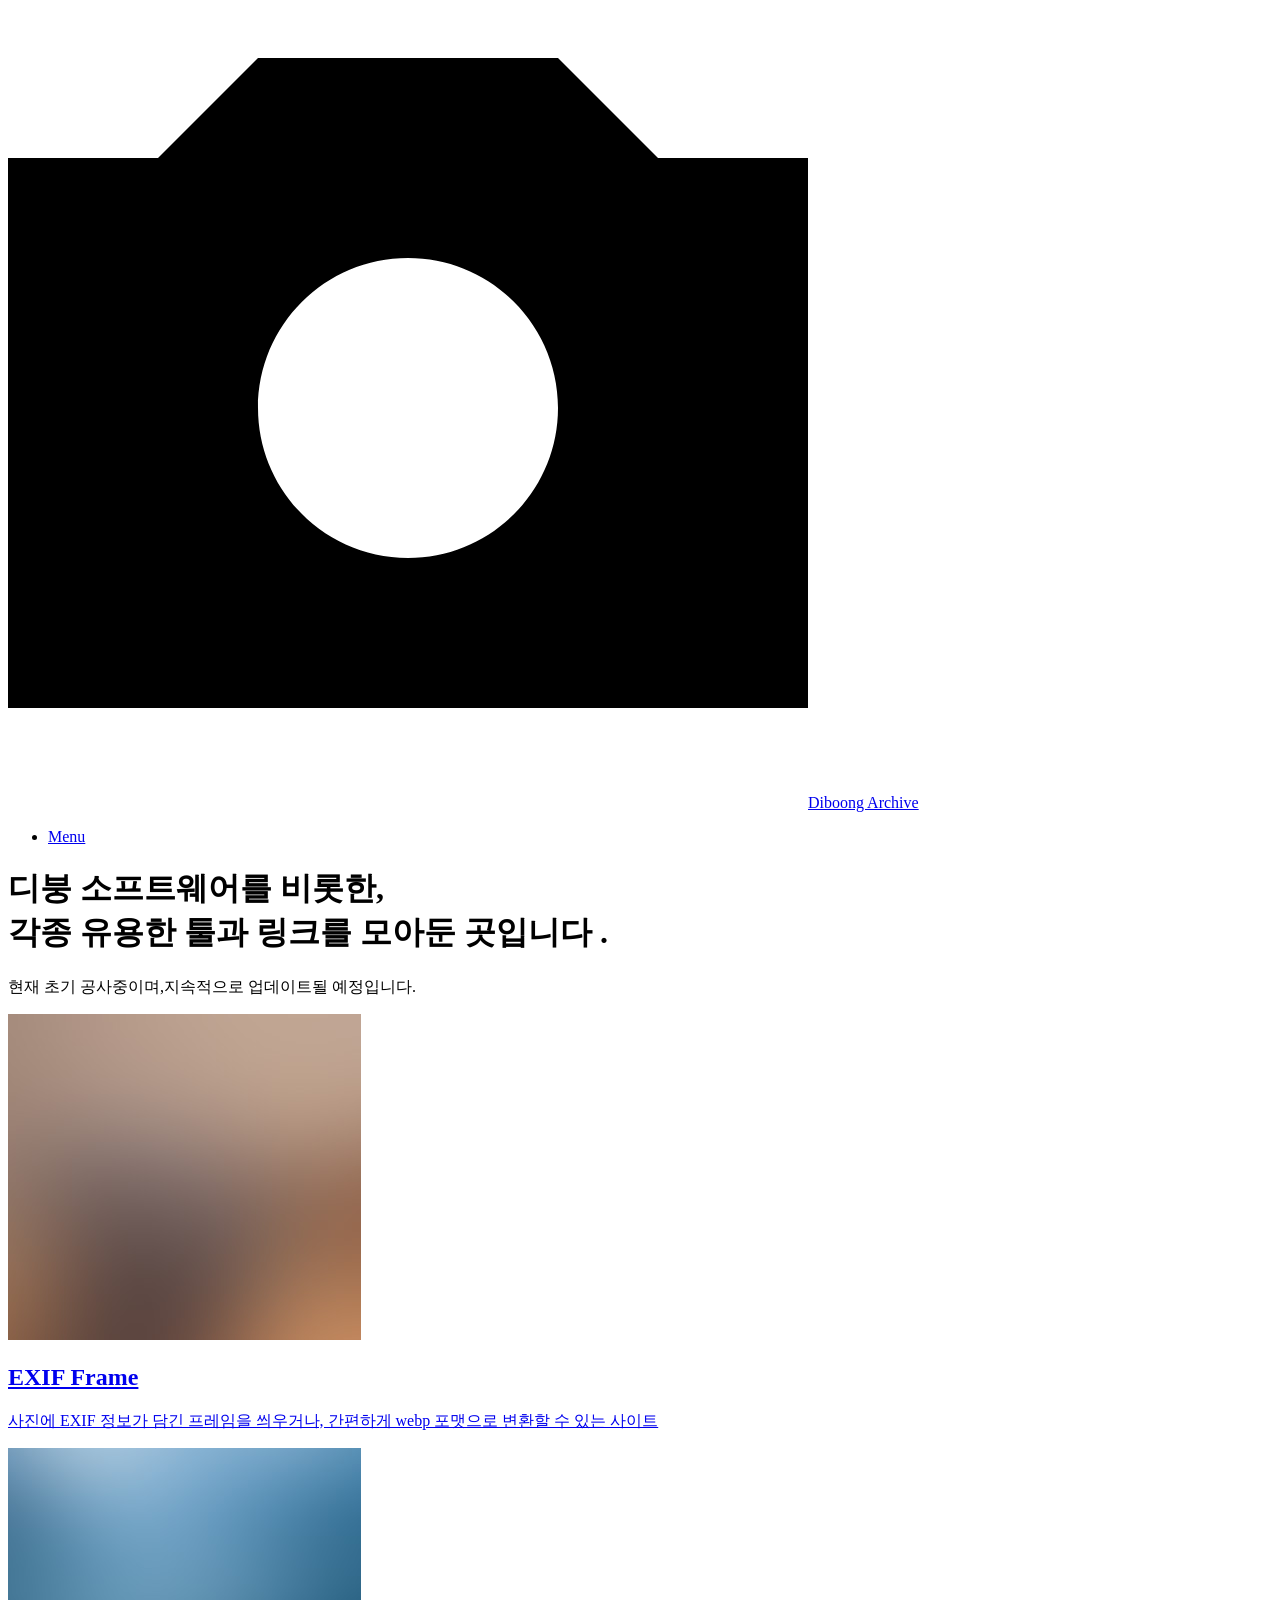
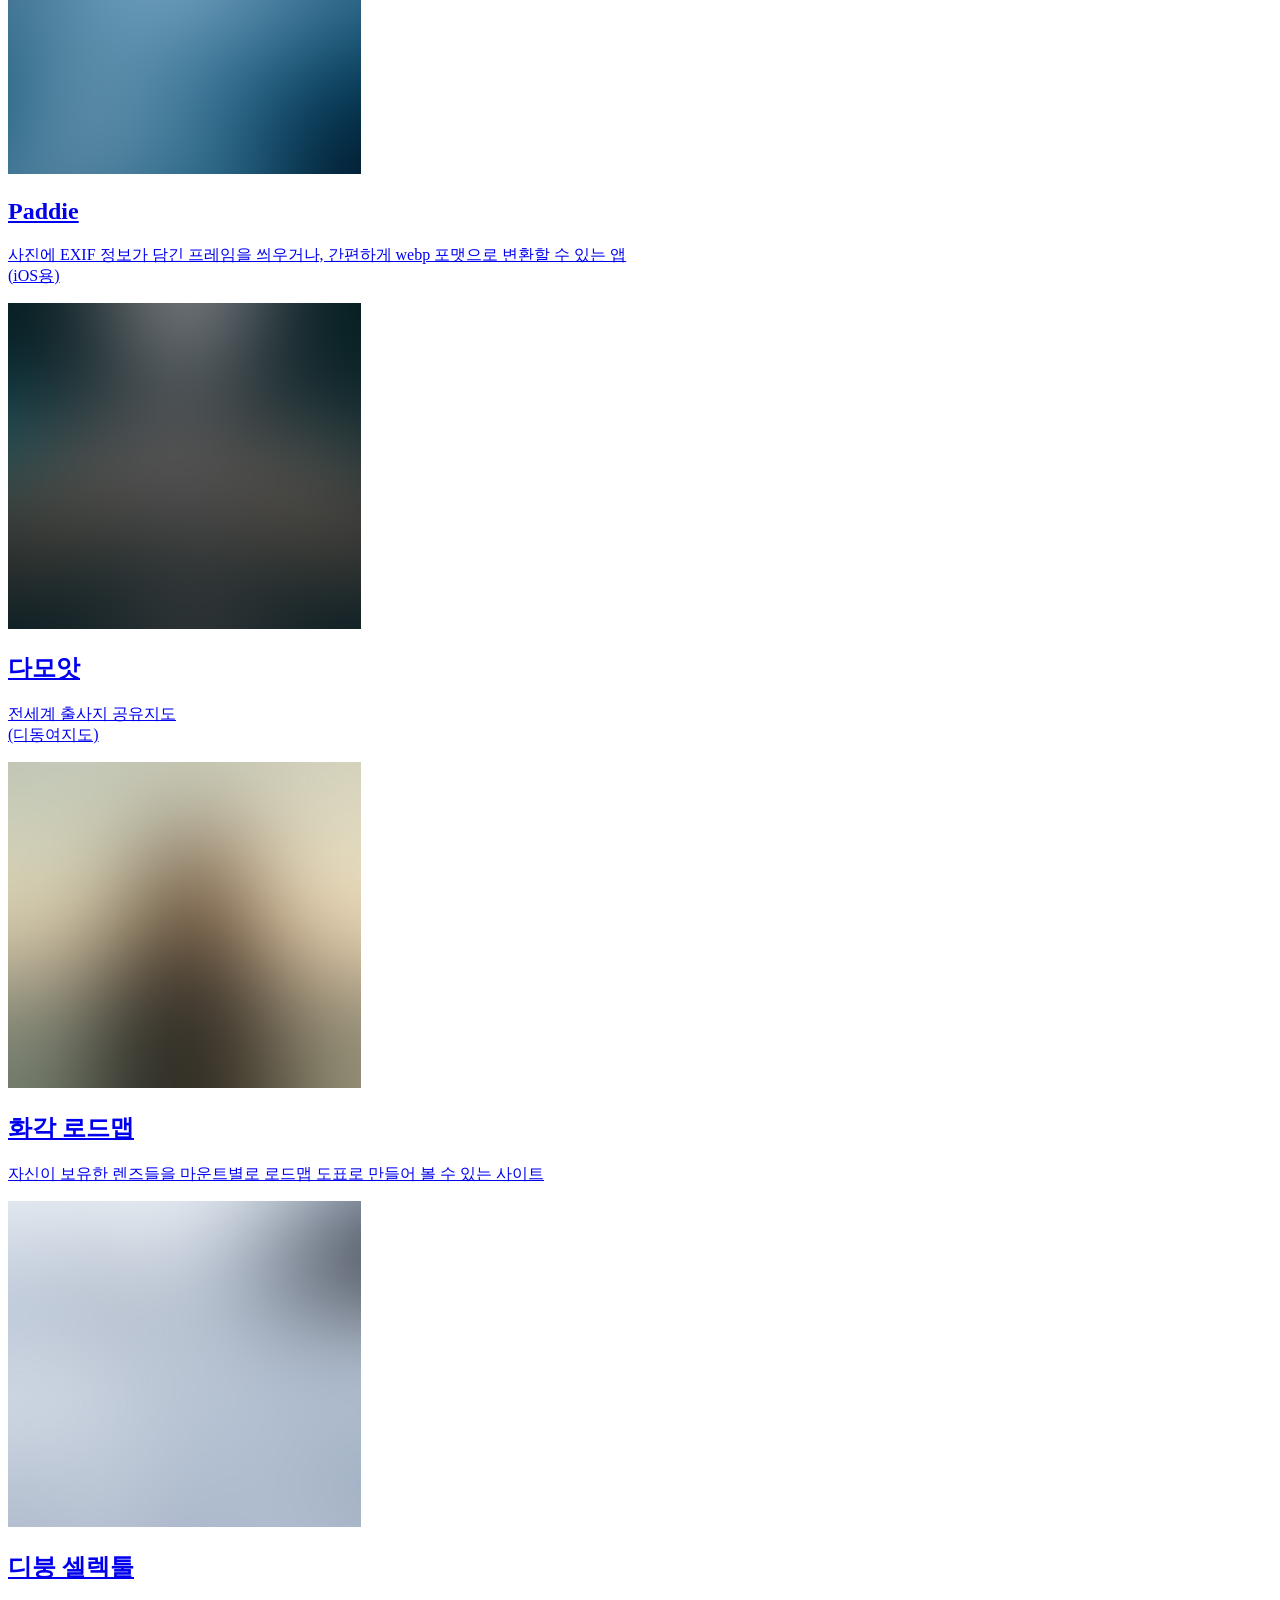
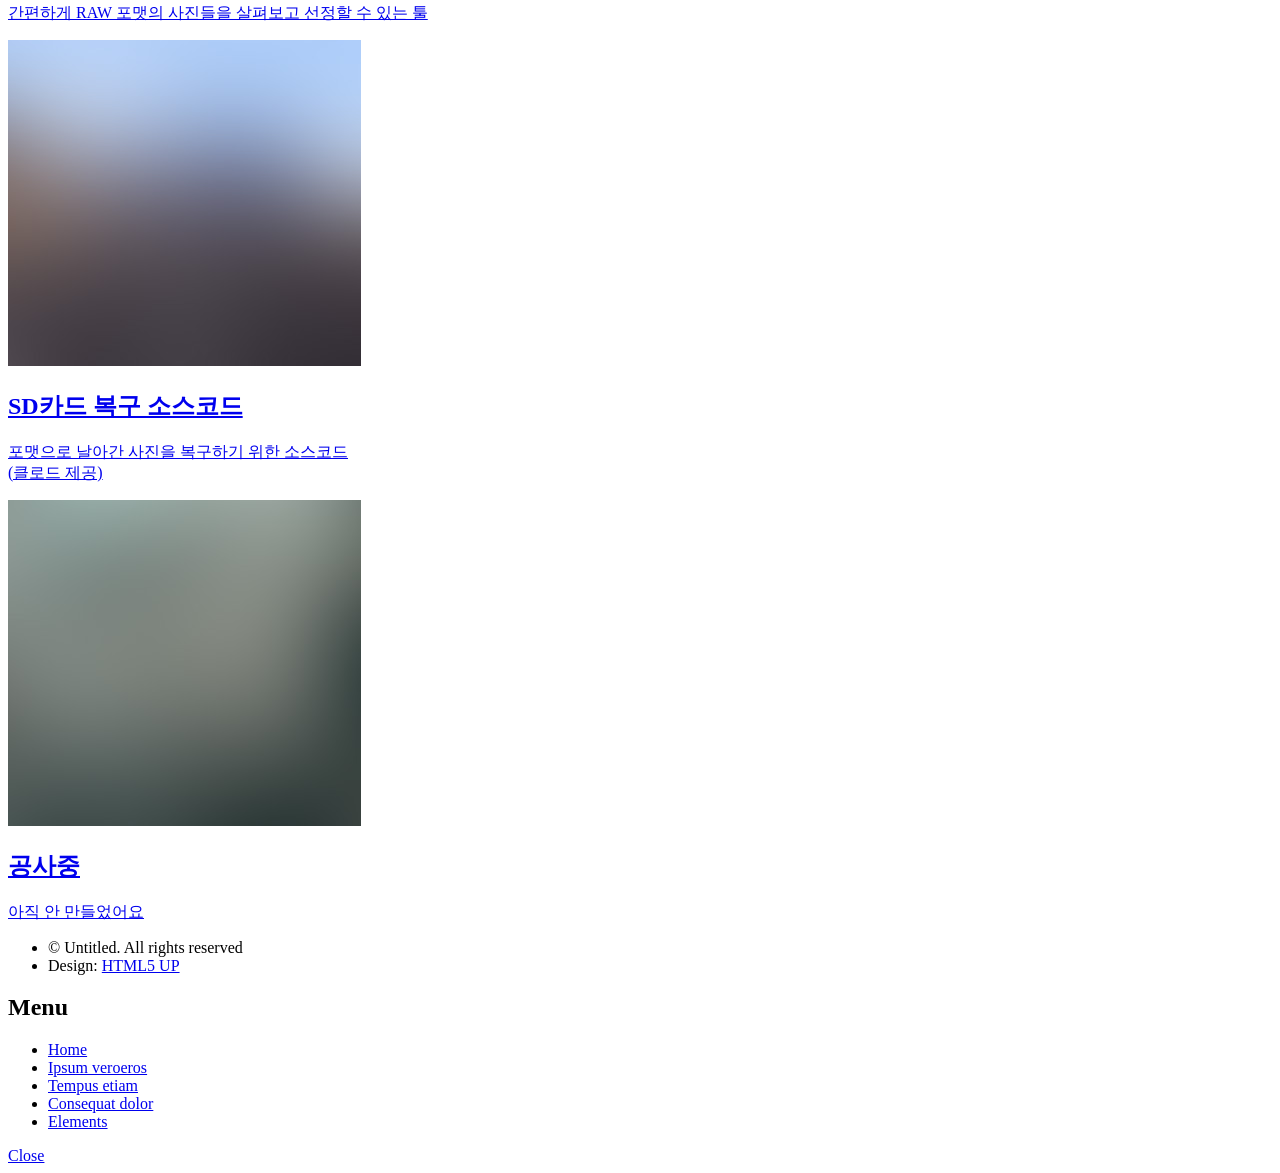
==== index.html @ 2eb7cc87 "primary settings ." ====
<!DOCTYPE HTML>
<!--
	Phantom by HTML5 UP
	html5up.net | @ajlkn
	Free for personal and commercial use under the CCA 3.0 license (html5up.net/license)
-->
<html>
	<head>
		<title>Diboong Archive</title>
		<meta charset="utf-8" />
		<meta name="viewport" content="width=device-width, initial-scale=1, user-scalable=no" />
		<link rel="stylesheet" href="assets/css/main.css" />
		<noscript><link rel="stylesheet" href="assets/css/noscript.css" /></noscript>
	</head>
	<body class="is-preload">
		<!-- Wrapper -->
			<div id="wrapper">

				<!-- Header -->
					<header id="header">
						<div class="inner">

							<!-- Logo -->
								<a href="index.html" class="logo">
									<span class="symbol"><img src="images/logo.svg" alt="" /></span><span class="title">Diboong Archive</span>
								</a>

							<!-- Nav -->
								<nav>
									<ul>
										<li><a href="#menu">Menu</a></li>
									</ul>
								</nav>

						</div>
					</header>

				<!-- Menu -->
					<nav id="menu">
						<h2>Menu</h2>
						<ul>
							<li><a href="index.html">Home</a></li>
							<li><a href="generic.html">Ipsum veroeros</a></li>
							<li><a href="generic.html">Tempus etiam</a></li>
							<li><a href="generic.html">Consequat dolor</a></li>
							<li><a href="elements.html">Elements</a></li>
						</ul>
					</nav>

				<!-- Main -->
					<div id="main">
						<div class="inner">
							<header>
								<h1>디붕 소프트웨어를 비롯한,<br />각종 유용한 툴과 링크를 모아둔 곳입니다
								</a>.</h1>
								<p>현재 초기 공사중이며,지속적으로 업데이트될 예정입니다.</p>
							</header>
							<section class="tiles">
								<article class="style1">
									<span class="image">
										<img src="images/pic01.jpg" alt="" />
									</span>
									<a href="https://exif-frame.yuru.cam/">
										<h2>EXIF Frame</h2>
										<div class="content">
											<p>사진에 EXIF 정보가 담긴 프레임을 씌우거나, 간편하게 webp 포맷으로 변환할 수 있는 사이트</p>
										</div>
									</a>
								</article>
								<article class="style2">
									<span class="image">
										<img src="images/pic02.jpg" alt="" />
									</span>
									<a href="https://apps.apple.com/kr/app/paddie-%EA%B8%B0%EB%A1%9D%EC%9D%84-%EC%83%88%EA%B8%B0%EB%8A%94-%EC%82%AC%EC%A7%84-%ED%94%84%EB%A0%88%EC%9E%84/id6758503800">
										<h2>Paddie</h2>
										<div class="content">
											<p>사진에 EXIF 정보가 담긴 프레임을 씌우거나, 간편하게 webp 포맷으로 변환할 수 있는 앱<br />(iOS용)</p>
										</div>
									</a>
								</article>
								<article class="style3">
									<span class="image">
										<img src="images/pic03.jpg" alt="" />
									</span>
									<a href="https://damoat.com/">
										<h2>다모앗</h2>
										<div class="content">
											<p>전세계 출사지 공유지도<br />(디동여지도)</p>
										</div>
									</a>
								</article>
								<article class="style4">
									<span class="image">
										<img src="images/pic04.jpg" alt="" />
									</span>
									<a href="https://ff-length.vercel.app/">
										<h2>화각 로드맵</h2>
										<div class="content">
											<p>자신이 보유한 렌즈들을 마운트별로 로드맵 도표로 만들어 볼 수 있는 사이트</p>
										</div>
									</a>
								</article>
								<article class="style5">
									<span class="image">
										<img src="images/pic05.jpg" alt="" />
									</span>
									<a href="https://gall.dcinside.com/mgallery/board/view/?id=digitalpicture&no=1915145">
										<h2>디붕 셀렉툴</h2>
										<div class="content">
											<p>간편하게 RAW 포맷의 사진들을 살펴보고 선정할 수 있는 툴</p>
										</div>
									</a>
								</article>
								<article class="style6">
									<span class="image">
										<img src="images/pic06.jpg" alt="" />
									</span>
									<a href="https://gall.dcinside.com/mgallery/board/view/?id=digitalpicture&no=1915598">
										<h2>SD카드 복구 소스코드</h2>
										<div class="content">
											<p>포맷으로 날아간 사진을 복구하기 위한 소스코드<br />(클로드 제공)</p>
										</div>
									</a>
								</article>
								<article class="style2">
									<span class="image">
										<img src="images/pic07.jpg" alt="" />
									</span>
									<a href="https://damoat.com/">
										<h2>공사중</h2>
										<div class="content">
											<p>아직 안 만들었어요</p>
										</div>
									</a>
								</article>
							</section>
						</div>
					</div>

				<!-- Footer -->
					<footer id="footer">
						<div class="inner">
							<ul class="copyright">
								<li>&copy; Untitled. All rights reserved</li><li>Design: <a href="http://html5up.net">HTML5 UP</a></li>
							</ul>
						</div>
					</footer>

			</div>

		<!-- Scripts -->
			<script src="assets/js/jquery.min.js"></script>
			<script src="assets/js/browser.min.js"></script>
			<script src="assets/js/breakpoints.min.js"></script>
			<script src="assets/js/util.js"></script>
			<script src="assets/js/main.js"></script>

	</body>
</html>
---- assets/css/main.css ----
@import url(fontawesome-all.min.css);
@import url("https://fonts.googleapis.com/css?family=Source+Sans+Pro:300,700,900");

/*
	Phantom by HTML5 UP
	html5up.net | @ajlkn
	Free for personal and commercial use under the CCA 3.0 license (html5up.net/license)
*/

html, body, div, span, applet, object,
iframe, h1, h2, h3, h4, h5, h6, p, blockquote,
pre, a, abbr, acronym, address, big, cite,
code, del, dfn, em, img, ins, kbd, q, s, samp,
small, strike, strong, sub, sup, tt, var, b,
u, i, center, dl, dt, dd, ol, ul, li, fieldset,
form, label, legend, table, caption, tbody,
tfoot, thead, tr, th, td, article, aside,
canvas, details, embed, figure, figcaption,
footer, header, hgroup, menu, nav, output, ruby,
section, summary, time, mark, audio, video {
	margin: 0;
	padding: 0;
	border: 0;
	font-size: 100%;
	font: inherit;
	vertical-align: baseline;}

article, aside, details, figcaption, figure,
footer, header, hgroup, menu, nav, section {
	display: block;}

body {
	line-height: 1;
}

ol, ul {
	list-style: none;
}

blockquote, q {
	quotes: none;
}

	blockquote:before, blockquote:after, q:before, q:after {
		content: '';
		content: none;
	}

table {
	border-collapse: collapse;
	border-spacing: 0;
}

body {
	-webkit-text-size-adjust: none;
}

mark {
	background-color: transparent;
	color: inherit;
}

input::-moz-focus-inner {
	border: 0;
	padding: 0;
}

input, select, textarea {
	-moz-appearance: none;
	-webkit-appearance: none;
	-ms-appearance: none;
	appearance: none;
}

/* Basic */

	@-ms-viewport {
		width: device-width;
	}

	body {
		-ms-overflow-style: scrollbar;
	}

	@media screen and (max-width: 480px) {

		html, body {
			min-width: 320px;
		}

	}

	html {
		box-sizing: border-box;
	}

	*, *:before, *:after {
		box-sizing: inherit;
	}

	body {
		background: #ffffff;
	}

		body.is-preload *, body.is-preload *:before, body.is-preload *:after {
			-moz-animation: none !important;
			-webkit-animation: none !important;
			-ms-animation: none !important;
			animation: none !important;
			-moz-transition: none !important;
			-webkit-transition: none !important;
			-ms-transition: none !important;
			transition: none !important;
		}

/* Type */

	body, input, select, textarea {
		color: #585858;
		font-family: "Source Sans Pro", Helvetica, sans-serif;
		font-size: 16pt;
		font-weight: 300;
		line-height: 1.75;
	}

		@media screen and (max-width: 1680px) {

			body, input, select, textarea {
				font-size: 14pt;
			}

		}

		@media screen and (max-width: 1280px) {

			body, input, select, textarea {
				font-size: 12pt;
			}

		}

	a {
		-moz-transition: border-bottom-color 0.2s ease, color 0.2s ease;
		-webkit-transition: border-bottom-color 0.2s ease, color 0.2s ease;
		-ms-transition: border-bottom-color 0.2s ease, color 0.2s ease;
		transition: border-bottom-color 0.2s ease, color 0.2s ease;
		text-decoration: none;
		color: #585858;
		border-bottom: dotted 1px rgba(88, 88, 88, 0.5);
	}

		a:hover {
			border-bottom-color: transparent;
			color: #f2849e !important;
		}

	strong, b {
		font-weight: 900;
	}

	em, i {
		font-style: italic;
	}

	p {
		margin: 0 0 2em 0;
	}

	h1 {
		font-size: 2.75em;
		font-weight: 700;
		line-height: 1.3;
		margin: 0 0 1em 0;
		letter-spacing: -0.035em;
	}

		h1 a {
			color: inherit;
		}

		@media screen and (max-width: 736px) {

			h1 {
				font-size: 2em;
				margin: 0 0 1em 0;
			}

		}

		@media screen and (max-width: 360px) {

			h1 {
				font-size: 1.75em;
			}

		}

	h2, h3, h4, h5, h6 {
		font-weight: 900;
		line-height: 1.5;
		margin: 0 0 2em 0;
		text-transform: uppercase;
		letter-spacing: 0.35em;
	}

		h2 a, h3 a, h4 a, h5 a, h6 a {
			color: inherit;
		}

	h2 {
		font-size: 1.1em;
	}

	h3 {
		font-size: 1em;
	}

	h4 {
		font-size: 0.8em;
	}

	h5 {
		font-size: 0.8em;
	}

	h6 {
		font-size: 0.8em;
	}

	@media screen and (max-width: 980px) {

		h1 br, h2 br, h3 br, h4 br, h5 br, h6 br {
			display: none;
		}

	}

	@media screen and (max-width: 736px) {

		h2 {
			font-size: 1em;
		}

		h3 {
			font-size: 0.8em;
		}

	}

	sub {
		font-size: 0.8em;
		position: relative;
		top: 0.5em;
	}

	sup {
		font-size: 0.8em;
		position: relative;
		top: -0.5em;
	}

	blockquote {
		border-left: solid 4px #c9c9c9;
		font-style: italic;
		margin: 0 0 2em 0;
		padding: 0.5em 0 0.5em 2em;
	}

	code {
		background: rgba(144, 144, 144, 0.075);
		border-radius: 4px;
		border: solid 1px #c9c9c9;
		font-family: "Courier New", monospace;
		font-size: 0.9em;
		margin: 0 0.25em;
		padding: 0.25em 0.65em;
	}

	pre {
		-webkit-overflow-scrolling: touch;
		font-family: "Courier New", monospace;
		font-size: 0.9em;
		margin: 0 0 2em 0;
	}

		pre code {
			display: block;
			line-height: 1.75;
			padding: 1em 1.5em;
			overflow-x: auto;
		}

	hr {
		border: 0;
		border-bottom: solid 1px #c9c9c9;
		margin: 2em 0;
	}

		hr.major {
			margin: 3em 0;
		}

	.align-left {
		text-align: left;
	}

	.align-center {
		text-align: center;
	}

	.align-right {
		text-align: right;
	}

/* Row */

	.row {
		display: flex;
		flex-wrap: wrap;
		box-sizing: border-box;
		align-items: stretch;
	}

		.row > * {
			box-sizing: border-box;
		}

		.row.gtr-uniform > * > :last-child {
			margin-bottom: 0;
		}

		.row.aln-left {
			justify-content: flex-start;
		}

		.row.aln-center {
			justify-content: center;
		}

		.row.aln-right {
			justify-content: flex-end;
		}

		.row.aln-top {
			align-items: flex-start;
		}

		.row.aln-middle {
			align-items: center;
		}

		.row.aln-bottom {
			align-items: flex-end;
		}

		.row > .imp {
			order: -1;
		}

		.row > .col-1 {
			width: 8.33333%;
		}

		.row > .off-1 {
			margin-left: 8.33333%;
		}

		.row > .col-2 {
			width: 16.66667%;
		}

		.row > .off-2 {
			margin-left: 16.66667%;
		}

		.row > .col-3 {
			width: 25%;
		}

		.row > .off-3 {
			margin-left: 25%;
		}

		.row > .col-4 {
			width: 33.33333%;
		}

		.row > .off-4 {
			margin-left: 33.33333%;
		}

		.row > .col-5 {
			width: 41.66667%;
		}

		.row > .off-5 {
			margin-left: 41.66667%;
		}

		.row > .col-6 {
			width: 50%;
		}

		.row > .off-6 {
			margin-left: 50%;
		}

		.row > .col-7 {
			width: 58.33333%;
		}

		.row > .off-7 {
			margin-left: 58.33333%;
		}

		.row > .col-8 {
			width: 66.66667%;
		}

		.row > .off-8 {
			margin-left: 66.66667%;
		}

		.row > .col-9 {
			width: 75%;
		}

		.row > .off-9 {
			margin-left: 75%;
		}

		.row > .col-10 {
			width: 83.33333%;
		}

		.row > .off-10 {
			margin-left: 83.33333%;
		}

		.row > .col-11 {
			width: 91.66667%;
		}

		.row > .off-11 {
			margin-left: 91.66667%;
		}

		.row > .col-12 {
			width: 100%;
		}

		.row > .off-12 {
			margin-left: 100%;
		}

		.row.gtr-0 {
			margin-top: 0;
			margin-left: 0em;
		}

			.row.gtr-0 > * {
				padding: 0 0 0 0em;
			}

			.row.gtr-0.gtr-uniform {
				margin-top: 0em;
			}

				.row.gtr-0.gtr-uniform > * {
					padding-top: 0em;
				}

		.row.gtr-25 {
			margin-top: 0;
			margin-left: -0.5em;
		}

			.row.gtr-25 > * {
				padding: 0 0 0 0.5em;
			}

			.row.gtr-25.gtr-uniform {
				margin-top: -0.5em;
			}

				.row.gtr-25.gtr-uniform > * {
					padding-top: 0.5em;
				}

		.row.gtr-50 {
			margin-top: 0;
			margin-left: -1em;
		}

			.row.gtr-50 > * {
				padding: 0 0 0 1em;
			}

			.row.gtr-50.gtr-uniform {
				margin-top: -1em;
			}

				.row.gtr-50.gtr-uniform > * {
					padding-top: 1em;
				}

		.row {
			margin-top: 0;
			margin-left: -2em;
		}

			.row > * {
				padding: 0 0 0 2em;
			}

			.row.gtr-uniform {
				margin-top: -2em;
			}

				.row.gtr-uniform > * {
					padding-top: 2em;
				}

		.row.gtr-150 {
			margin-top: 0;
			margin-left: -3em;
		}

			.row.gtr-150 > * {
				padding: 0 0 0 3em;
			}

			.row.gtr-150.gtr-uniform {
				margin-top: -3em;
			}

				.row.gtr-150.gtr-uniform > * {
					padding-top: 3em;
				}

		.row.gtr-200 {
			margin-top: 0;
			margin-left: -4em;
		}

			.row.gtr-200 > * {
				padding: 0 0 0 4em;
			}

			.row.gtr-200.gtr-uniform {
				margin-top: -4em;
			}

				.row.gtr-200.gtr-uniform > * {
					padding-top: 4em;
				}

		@media screen and (max-width: 1680px) {

			.row {
				display: flex;
				flex-wrap: wrap;
				box-sizing: border-box;
				align-items: stretch;
			}

				.row > * {
					box-sizing: border-box;
				}

				.row.gtr-uniform > * > :last-child {
					margin-bottom: 0;
				}

				.row.aln-left {
					justify-content: flex-start;
				}

				.row.aln-center {
					justify-content: center;
				}

				.row.aln-right {
					justify-content: flex-end;
				}

				.row.aln-top {
					align-items: flex-start;
				}

				.row.aln-middle {
					align-items: center;
				}

				.row.aln-bottom {
					align-items: flex-end;
				}

				.row > .imp-xlarge {
					order: -1;
				}

				.row > .col-1-xlarge {
					width: 8.33333%;
				}

				.row > .off-1-xlarge {
					margin-left: 8.33333%;
				}

				.row > .col-2-xlarge {
					width: 16.66667%;
				}

				.row > .off-2-xlarge {
					margin-left: 16.66667%;
				}

				.row > .col-3-xlarge {
					width: 25%;
				}

				.row > .off-3-xlarge {
					margin-left: 25%;
				}

				.row > .col-4-xlarge {
					width: 33.33333%;
				}

				.row > .off-4-xlarge {
					margin-left: 33.33333%;
				}

				.row > .col-5-xlarge {
					width: 41.66667%;
				}

				.row > .off-5-xlarge {
					margin-left: 41.66667%;
				}

				.row > .col-6-xlarge {
					width: 50%;
				}

				.row > .off-6-xlarge {
					margin-left: 50%;
				}

				.row > .col-7-xlarge {
					width: 58.33333%;
				}

				.row > .off-7-xlarge {
					margin-left: 58.33333%;
				}

				.row > .col-8-xlarge {
					width: 66.66667%;
				}

				.row > .off-8-xlarge {
					margin-left: 66.66667%;
				}

				.row > .col-9-xlarge {
					width: 75%;
				}

				.row > .off-9-xlarge {
					margin-left: 75%;
				}

				.row > .col-10-xlarge {
					width: 83.33333%;
				}

				.row > .off-10-xlarge {
					margin-left: 83.33333%;
				}

				.row > .col-11-xlarge {
					width: 91.66667%;
				}

				.row > .off-11-xlarge {
					margin-left: 91.66667%;
				}

				.row > .col-12-xlarge {
					width: 100%;
				}

				.row > .off-12-xlarge {
					margin-left: 100%;
				}

				.row.gtr-0 {
					margin-top: 0;
					margin-left: 0em;
				}

					.row.gtr-0 > * {
						padding: 0 0 0 0em;
					}

					.row.gtr-0.gtr-uniform {
						margin-top: 0em;
					}

						.row.gtr-0.gtr-uniform > * {
							padding-top: 0em;
						}

				.row.gtr-25 {
					margin-top: 0;
					margin-left: -0.5em;
				}

					.row.gtr-25 > * {
						padding: 0 0 0 0.5em;
					}

					.row.gtr-25.gtr-uniform {
						margin-top: -0.5em;
					}

						.row.gtr-25.gtr-uniform > * {
							padding-top: 0.5em;
						}

				.row.gtr-50 {
					margin-top: 0;
					margin-left: -1em;
				}

					.row.gtr-50 > * {
						padding: 0 0 0 1em;
					}

					.row.gtr-50.gtr-uniform {
						margin-top: -1em;
					}

						.row.gtr-50.gtr-uniform > * {
							padding-top: 1em;
						}

				.row {
					margin-top: 0;
					margin-left: -2em;
				}

					.row > * {
						padding: 0 0 0 2em;
					}

					.row.gtr-uniform {
						margin-top: -2em;
					}

						.row.gtr-uniform > * {
							padding-top: 2em;
						}

				.row.gtr-150 {
					margin-top: 0;
					margin-left: -3em;
				}

					.row.gtr-150 > * {
						padding: 0 0 0 3em;
					}

					.row.gtr-150.gtr-uniform {
						margin-top: -3em;
					}

						.row.gtr-150.gtr-uniform > * {
							padding-top: 3em;
						}

				.row.gtr-200 {
					margin-top: 0;
					margin-left: -4em;
				}

					.row.gtr-200 > * {
						padding: 0 0 0 4em;
					}

					.row.gtr-200.gtr-uniform {
						margin-top: -4em;
					}

						.row.gtr-200.gtr-uniform > * {
							padding-top: 4em;
						}

		}

		@media screen and (max-width: 1280px) {

			.row {
				display: flex;
				flex-wrap: wrap;
				box-sizing: border-box;
				align-items: stretch;
			}

				.row > * {
					box-sizing: border-box;
				}

				.row.gtr-uniform > * > :last-child {
					margin-bottom: 0;
				}

				.row.aln-left {
					justify-content: flex-start;
				}

				.row.aln-center {
					justify-content: center;
				}

				.row.aln-right {
					justify-content: flex-end;
				}

				.row.aln-top {
					align-items: flex-start;
				}

				.row.aln-middle {
					align-items: center;
				}

				.row.aln-bottom {
					align-items: flex-end;
				}

				.row > .imp-large {
					order: -1;
				}

				.row > .col-1-large {
					width: 8.33333%;
				}

				.row > .off-1-large {
					margin-left: 8.33333%;
				}

				.row > .col-2-large {
					width: 16.66667%;
				}

				.row > .off-2-large {
					margin-left: 16.66667%;
				}

				.row > .col-3-large {
					width: 25%;
				}

				.row > .off-3-large {
					margin-left: 25%;
				}

				.row > .col-4-large {
					width: 33.33333%;
				}

				.row > .off-4-large {
					margin-left: 33.33333%;
				}

				.row > .col-5-large {
					width: 41.66667%;
				}

				.row > .off-5-large {
					margin-left: 41.66667%;
				}

				.row > .col-6-large {
					width: 50%;
				}

				.row > .off-6-large {
					margin-left: 50%;
				}

				.row > .col-7-large {
					width: 58.33333%;
				}

				.row > .off-7-large {
					margin-left: 58.33333%;
				}

				.row > .col-8-large {
					width: 66.66667%;
				}

				.row > .off-8-large {
					margin-left: 66.66667%;
				}

				.row > .col-9-large {
					width: 75%;
				}

				.row > .off-9-large {
					margin-left: 75%;
				}

				.row > .col-10-large {
					width: 83.33333%;
				}

				.row > .off-10-large {
					margin-left: 83.33333%;
				}

				.row > .col-11-large {
					width: 91.66667%;
				}

				.row > .off-11-large {
					margin-left: 91.66667%;
				}

				.row > .col-12-large {
					width: 100%;
				}

				.row > .off-12-large {
					margin-left: 100%;
				}

				.row.gtr-0 {
					margin-top: 0;
					margin-left: 0em;
				}

					.row.gtr-0 > * {
						padding: 0 0 0 0em;
					}

					.row.gtr-0.gtr-uniform {
						margin-top: 0em;
					}

						.row.gtr-0.gtr-uniform > * {
							padding-top: 0em;
						}

				.row.gtr-25 {
					margin-top: 0;
					margin-left: -0.5em;
				}

					.row.gtr-25 > * {
						padding: 0 0 0 0.5em;
					}

					.row.gtr-25.gtr-uniform {
						margin-top: -0.5em;
					}

						.row.gtr-25.gtr-uniform > * {
							padding-top: 0.5em;
						}

				.row.gtr-50 {
					margin-top: 0;
					margin-left: -1em;
				}

					.row.gtr-50 > * {
						padding: 0 0 0 1em;
					}

					.row.gtr-50.gtr-uniform {
						margin-top: -1em;
					}

						.row.gtr-50.gtr-uniform > * {
							padding-top: 1em;
						}

				.row {
					margin-top: 0;
					margin-left: -2em;
				}

					.row > * {
						padding: 0 0 0 2em;
					}

					.row.gtr-uniform {
						margin-top: -2em;
					}

						.row.gtr-uniform > * {
							padding-top: 2em;
						}

				.row.gtr-150 {
					margin-top: 0;
					margin-left: -3em;
				}

					.row.gtr-150 > * {
						padding: 0 0 0 3em;
					}

					.row.gtr-150.gtr-uniform {
						margin-top: -3em;
					}

						.row.gtr-150.gtr-uniform > * {
							padding-top: 3em;
						}

				.row.gtr-200 {
					margin-top: 0;
					margin-left: -4em;
				}

					.row.gtr-200 > * {
						padding: 0 0 0 4em;
					}

					.row.gtr-200.gtr-uniform {
						margin-top: -4em;
					}

						.row.gtr-200.gtr-uniform > * {
							padding-top: 4em;
						}

		}

		@media screen and (max-width: 980px) {

			.row {
				display: flex;
				flex-wrap: wrap;
				box-sizing: border-box;
				align-items: stretch;
			}

				.row > * {
					box-sizing: border-box;
				}

				.row.gtr-uniform > * > :last-child {
					margin-bottom: 0;
				}

				.row.aln-left {
					justify-content: flex-start;
				}

				.row.aln-center {
					justify-content: center;
				}

				.row.aln-right {
					justify-content: flex-end;
				}

				.row.aln-top {
					align-items: flex-start;
				}

				.row.aln-middle {
					align-items: center;
				}

				.row.aln-bottom {
					align-items: flex-end;
				}

				.row > .imp-medium {
					order: -1;
				}

				.row > .col-1-medium {
					width: 8.33333%;
				}

				.row > .off-1-medium {
					margin-left: 8.33333%;
				}

				.row > .col-2-medium {
					width: 16.66667%;
				}

				.row > .off-2-medium {
					margin-left: 16.66667%;
				}

				.row > .col-3-medium {
					width: 25%;
				}

				.row > .off-3-medium {
					margin-left: 25%;
				}

				.row > .col-4-medium {
					width: 33.33333%;
				}

				.row > .off-4-medium {
					margin-left: 33.33333%;
				}

				.row > .col-5-medium {
					width: 41.66667%;
				}

				.row > .off-5-medium {
					margin-left: 41.66667%;
				}

				.row > .col-6-medium {
					width: 50%;
				}

				.row > .off-6-medium {
					margin-left: 50%;
				}

				.row > .col-7-medium {
					width: 58.33333%;
				}

				.row > .off-7-medium {
					margin-left: 58.33333%;
				}

				.row > .col-8-medium {
					width: 66.66667%;
				}

				.row > .off-8-medium {
					margin-left: 66.66667%;
				}

				.row > .col-9-medium {
					width: 75%;
				}

				.row > .off-9-medium {
					margin-left: 75%;
				}

				.row > .col-10-medium {
					width: 83.33333%;
				}

				.row > .off-10-medium {
					margin-left: 83.33333%;
				}

				.row > .col-11-medium {
					width: 91.66667%;
				}

				.row > .off-11-medium {
					margin-left: 91.66667%;
				}

				.row > .col-12-medium {
					width: 100%;
				}

				.row > .off-12-medium {
					margin-left: 100%;
				}

				.row.gtr-0 {
					margin-top: 0;
					margin-left: 0em;
				}

					.row.gtr-0 > * {
						padding: 0 0 0 0em;
					}

					.row.gtr-0.gtr-uniform {
						margin-top: 0em;
					}

						.row.gtr-0.gtr-uniform > * {
							padding-top: 0em;
						}

				.row.gtr-25 {
					margin-top: 0;
					margin-left: -0.375em;
				}

					.row.gtr-25 > * {
						padding: 0 0 0 0.375em;
					}

					.row.gtr-25.gtr-uniform {
						margin-top: -0.375em;
					}

						.row.gtr-25.gtr-uniform > * {
							padding-top: 0.375em;
						}

				.row.gtr-50 {
					margin-top: 0;
					margin-left: -0.75em;
				}

					.row.gtr-50 > * {
						padding: 0 0 0 0.75em;
					}

					.row.gtr-50.gtr-uniform {
						margin-top: -0.75em;
					}

						.row.gtr-50.gtr-uniform > * {
							padding-top: 0.75em;
						}

				.row {
					margin-top: 0;
					margin-left: -1.5em;
				}

					.row > * {
						padding: 0 0 0 1.5em;
					}

					.row.gtr-uniform {
						margin-top: -1.5em;
					}

						.row.gtr-uniform > * {
							padding-top: 1.5em;
						}

				.row.gtr-150 {
					margin-top: 0;
					margin-left: -2.25em;
				}

					.row.gtr-150 > * {
						padding: 0 0 0 2.25em;
					}

					.row.gtr-150.gtr-uniform {
						margin-top: -2.25em;
					}

						.row.gtr-150.gtr-uniform > * {
							padding-top: 2.25em;
						}

				.row.gtr-200 {
					margin-top: 0;
					margin-left: -3em;
				}

					.row.gtr-200 > * {
						padding: 0 0 0 3em;
					}

					.row.gtr-200.gtr-uniform {
						margin-top: -3em;
					}

						.row.gtr-200.gtr-uniform > * {
							padding-top: 3em;
						}

		}

		@media screen and (max-width: 736px) {

			.row {
				display: flex;
				flex-wrap: wrap;
				box-sizing: border-box;
				align-items: stretch;
			}

				.row > * {
					box-sizing: border-box;
				}

				.row.gtr-uniform > * > :last-child {
					margin-bottom: 0;
				}

				.row.aln-left {
					justify-content: flex-start;
				}

				.row.aln-center {
					justify-content: center;
				}

				.row.aln-right {
					justify-content: flex-end;
				}

				.row.aln-top {
					align-items: flex-start;
				}

				.row.aln-middle {
					align-items: center;
				}

				.row.aln-bottom {
					align-items: flex-end;
				}

				.row > .imp-small {
					order: -1;
				}

				.row > .col-1-small {
					width: 8.33333%;
				}

				.row > .off-1-small {
					margin-left: 8.33333%;
				}

				.row > .col-2-small {
					width: 16.66667%;
				}

				.row > .off-2-small {
					margin-left: 16.66667%;
				}

				.row > .col-3-small {
					width: 25%;
				}

				.row > .off-3-small {
					margin-left: 25%;
				}

				.row > .col-4-small {
					width: 33.33333%;
				}

				.row > .off-4-small {
					margin-left: 33.33333%;
				}

				.row > .col-5-small {
					width: 41.66667%;
				}

				.row > .off-5-small {
					margin-left: 41.66667%;
				}

				.row > .col-6-small {
					width: 50%;
				}

				.row > .off-6-small {
					margin-left: 50%;
				}

				.row > .col-7-small {
					width: 58.33333%;
				}

				.row > .off-7-small {
					margin-left: 58.33333%;
				}

				.row > .col-8-small {
					width: 66.66667%;
				}

				.row > .off-8-small {
					margin-left: 66.66667%;
				}

				.row > .col-9-small {
					width: 75%;
				}

				.row > .off-9-small {
					margin-left: 75%;
				}

				.row > .col-10-small {
					width: 83.33333%;
				}

				.row > .off-10-small {
					margin-left: 83.33333%;
				}

				.row > .col-11-small {
					width: 91.66667%;
				}

				.row > .off-11-small {
					margin-left: 91.66667%;
				}

				.row > .col-12-small {
					width: 100%;
				}

				.row > .off-12-small {
					margin-left: 100%;
				}

				.row.gtr-0 {
					margin-top: 0;
					margin-left: 0em;
				}

					.row.gtr-0 > * {
						padding: 0 0 0 0em;
					}

					.row.gtr-0.gtr-uniform {
						margin-top: 0em;
					}

						.row.gtr-0.gtr-uniform > * {
							padding-top: 0em;
						}

				.row.gtr-25 {
					margin-top: 0;
					margin-left: -0.25em;
				}

					.row.gtr-25 > * {
						padding: 0 0 0 0.25em;
					}

					.row.gtr-25.gtr-uniform {
						margin-top: -0.25em;
					}

						.row.gtr-25.gtr-uniform > * {
							padding-top: 0.25em;
						}

				.row.gtr-50 {
					margin-top: 0;
					margin-left: -0.5em;
				}

					.row.gtr-50 > * {
						padding: 0 0 0 0.5em;
					}

					.row.gtr-50.gtr-uniform {
						margin-top: -0.5em;
					}

						.row.gtr-50.gtr-uniform > * {
							padding-top: 0.5em;
						}

				.row {
					margin-top: 0;
					margin-left: -1em;
				}

					.row > * {
						padding: 0 0 0 1em;
					}

					.row.gtr-uniform {
						margin-top: -1em;
					}

						.row.gtr-uniform > * {
							padding-top: 1em;
						}

				.row.gtr-150 {
					margin-top: 0;
					margin-left: -1.5em;
				}

					.row.gtr-150 > * {
						padding: 0 0 0 1.5em;
					}

					.row.gtr-150.gtr-uniform {
						margin-top: -1.5em;
					}

						.row.gtr-150.gtr-uniform > * {
							padding-top: 1.5em;
						}

				.row.gtr-200 {
					margin-top: 0;
					margin-left: -2em;
				}

					.row.gtr-200 > * {
						padding: 0 0 0 2em;
					}

					.row.gtr-200.gtr-uniform {
						margin-top: -2em;
					}

						.row.gtr-200.gtr-uniform > * {
							padding-top: 2em;
						}

		}

		@media screen and (max-width: 480px) {

			.row {
				display: flex;
				flex-wrap: wrap;
				box-sizing: border-box;
				align-items: stretch;
			}

				.row > * {
					box-sizing: border-box;
				}

				.row.gtr-uniform > * > :last-child {
					margin-bottom: 0;
				}

				.row.aln-left {
					justify-content: flex-start;
				}

				.row.aln-center {
					justify-content: center;
				}

				.row.aln-right {
					justify-content: flex-end;
				}

				.row.aln-top {
					align-items: flex-start;
				}

				.row.aln-middle {
					align-items: center;
				}

				.row.aln-bottom {
					align-items: flex-end;
				}

				.row > .imp-xsmall {
					order: -1;
				}

				.row > .col-1-xsmall {
					width: 8.33333%;
				}

				.row > .off-1-xsmall {
					margin-left: 8.33333%;
				}

				.row > .col-2-xsmall {
					width: 16.66667%;
				}

				.row > .off-2-xsmall {
					margin-left: 16.66667%;
				}

				.row > .col-3-xsmall {
					width: 25%;
				}

				.row > .off-3-xsmall {
					margin-left: 25%;
				}

				.row > .col-4-xsmall {
					width: 33.33333%;
				}

				.row > .off-4-xsmall {
					margin-left: 33.33333%;
				}

				.row > .col-5-xsmall {
					width: 41.66667%;
				}

				.row > .off-5-xsmall {
					margin-left: 41.66667%;
				}

				.row > .col-6-xsmall {
					width: 50%;
				}

				.row > .off-6-xsmall {
					margin-left: 50%;
				}

				.row > .col-7-xsmall {
					width: 58.33333%;
				}

				.row > .off-7-xsmall {
					margin-left: 58.33333%;
				}

				.row > .col-8-xsmall {
					width: 66.66667%;
				}

				.row > .off-8-xsmall {
					margin-left: 66.66667%;
				}

				.row > .col-9-xsmall {
					width: 75%;
				}

				.row > .off-9-xsmall {
					margin-left: 75%;
				}

				.row > .col-10-xsmall {
					width: 83.33333%;
				}

				.row > .off-10-xsmall {
					margin-left: 83.33333%;
				}

				.row > .col-11-xsmall {
					width: 91.66667%;
				}

				.row > .off-11-xsmall {
					margin-left: 91.66667%;
				}

				.row > .col-12-xsmall {
					width: 100%;
				}

				.row > .off-12-xsmall {
					margin-left: 100%;
				}

				.row.gtr-0 {
					margin-top: 0;
					margin-left: 0em;
				}

					.row.gtr-0 > * {
						padding: 0 0 0 0em;
					}

					.row.gtr-0.gtr-uniform {
						margin-top: 0em;
					}

						.row.gtr-0.gtr-uniform > * {
							padding-top: 0em;
						}

				.row.gtr-25 {
					margin-top: 0;
					margin-left: -0.25em;
				}

					.row.gtr-25 > * {
						padding: 0 0 0 0.25em;
					}

					.row.gtr-25.gtr-uniform {
						margin-top: -0.25em;
					}

						.row.gtr-25.gtr-uniform > * {
							padding-top: 0.25em;
						}

				.row.gtr-50 {
					margin-top: 0;
					margin-left: -0.5em;
				}

					.row.gtr-50 > * {
						padding: 0 0 0 0.5em;
					}

					.row.gtr-50.gtr-uniform {
						margin-top: -0.5em;
					}

						.row.gtr-50.gtr-uniform > * {
							padding-top: 0.5em;
						}

				.row {
					margin-top: 0;
					margin-left: -1em;
				}

					.row > * {
						padding: 0 0 0 1em;
					}

					.row.gtr-uniform {
						margin-top: -1em;
					}

						.row.gtr-uniform > * {
							padding-top: 1em;
						}

				.row.gtr-150 {
					margin-top: 0;
					margin-left: -1.5em;
				}

					.row.gtr-150 > * {
						padding: 0 0 0 1.5em;
					}

					.row.gtr-150.gtr-uniform {
						margin-top: -1.5em;
					}

						.row.gtr-150.gtr-uniform > * {
							padding-top: 1.5em;
						}

				.row.gtr-200 {
					margin-top: 0;
					margin-left: -2em;
				}

					.row.gtr-200 > * {
						padding: 0 0 0 2em;
					}

					.row.gtr-200.gtr-uniform {
						margin-top: -2em;
					}

						.row.gtr-200.gtr-uniform > * {
							padding-top: 2em;
						}

		}

/* Section/Article */

	section.special, article.special {
		text-align: center;
	}

	header p {
		margin-top: -1em;
	}

	@media screen and (max-width: 736px) {

		header p {
			margin-top: 0;
		}

	}

/* Icon */

	.icon {
		text-decoration: none;
		border-bottom: none;
		position: relative;
	}

		.icon:before {
			-moz-osx-font-smoothing: grayscale;
			-webkit-font-smoothing: antialiased;
			display: inline-block;
			font-style: normal;
			font-variant: normal;
			text-rendering: auto;
			line-height: 1;
			text-transform: none !important;
			font-family: 'Font Awesome 5 Free';
			font-weight: 400;
		}

		.icon > .label {
			display: none;
		}

		.icon:before {
			line-height: inherit;
		}

		.icon.solid:before {
			font-weight: 900;
		}

		.icon.brands:before {
			font-family: 'Font Awesome 5 Brands';
		}

		.icon.style2 {
			-moz-transition: background-color 0.2s ease-in-out, color 0.2s ease-in-out, border-color 0.2s ease-in-out;
			-webkit-transition: background-color 0.2s ease-in-out, color 0.2s ease-in-out, border-color 0.2s ease-in-out;
			-ms-transition: background-color 0.2s ease-in-out, color 0.2s ease-in-out, border-color 0.2s ease-in-out;
			transition: background-color 0.2s ease-in-out, color 0.2s ease-in-out, border-color 0.2s ease-in-out;
			background-color: transparent;
			border: solid 1px #c9c9c9;
			border-radius: 4px;
			width: 2.65em;
			height: 2.65em;
			display: inline-block;
			text-align: center;
			line-height: 2.65em;
			color: inherit;
		}

			.icon.style2:before {
				font-size: 1.1em;
			}

			.icon.style2:hover {
				color: #f2849e;
				border-color: #f2849e;
			}

			.icon.style2:active {
				background-color: rgba(242, 132, 158, 0.1);
			}

/* List */

	ol {
		list-style: decimal;
		margin: 0 0 2em 0;
		padding-left: 1.25em;
	}

		ol li {
			padding-left: 0.25em;
		}

	ul {
		list-style: disc;
		margin: 0 0 2em 0;
		padding-left: 1em;
	}

		ul li {
			padding-left: 0.5em;
		}

		ul.alt {
			list-style: none;
			padding-left: 0;
		}

			ul.alt li {
				border-top: solid 1px #c9c9c9;
				padding: 0.5em 0;
			}

				ul.alt li:first-child {
					border-top: 0;
					padding-top: 0;
				}

	dl {
		margin: 0 0 2em 0;
	}

		dl dt {
			display: block;
			font-weight: 900;
			margin: 0 0 1em 0;
		}

		dl dd {
			margin-left: 2em;
		}

/* Actions */

	ul.actions {
		display: -moz-flex;
		display: -webkit-flex;
		display: -ms-flex;
		display: flex;
		cursor: default;
		list-style: none;
		margin-left: -1em;
		padding-left: 0;
	}

		ul.actions li {
			padding: 0 0 0 1em;
			vertical-align: middle;
		}

		ul.actions.special {
			-moz-justify-content: center;
			-webkit-justify-content: center;
			-ms-justify-content: center;
			justify-content: center;
			width: 100%;
			margin-left: 0;
		}

			ul.actions.special li:first-child {
				padding-left: 0;
			}

		ul.actions.stacked {
			-moz-flex-direction: column;
			-webkit-flex-direction: column;
			-ms-flex-direction: column;
			flex-direction: column;
			margin-left: 0;
		}

			ul.actions.stacked li {
				padding: 1.3em 0 0 0;
			}

				ul.actions.stacked li:first-child {
					padding-top: 0;
				}

		ul.actions.fit {
			width: calc(100% + 1em);
		}

			ul.actions.fit li {
				-moz-flex-grow: 1;
				-webkit-flex-grow: 1;
				-ms-flex-grow: 1;
				flex-grow: 1;
				-moz-flex-shrink: 1;
				-webkit-flex-shrink: 1;
				-ms-flex-shrink: 1;
				flex-shrink: 1;
				width: 100%;
			}

				ul.actions.fit li > * {
					width: 100%;
				}

			ul.actions.fit.stacked {
				width: 100%;
			}

		@media screen and (max-width: 480px) {

			ul.actions:not(.fixed) {
				-moz-flex-direction: column;
				-webkit-flex-direction: column;
				-ms-flex-direction: column;
				flex-direction: column;
				margin-left: 0;
				width: 100% !important;
			}

				ul.actions:not(.fixed) li {
					-moz-flex-grow: 1;
					-webkit-flex-grow: 1;
					-ms-flex-grow: 1;
					flex-grow: 1;
					-moz-flex-shrink: 1;
					-webkit-flex-shrink: 1;
					-ms-flex-shrink: 1;
					flex-shrink: 1;
					padding: 1em 0 0 0;
					text-align: center;
					width: 100%;
				}

					ul.actions:not(.fixed) li > * {
						width: 100%;
					}

					ul.actions:not(.fixed) li:first-child {
						padding-top: 0;
					}

					ul.actions:not(.fixed) li input[type="submit"],
					ul.actions:not(.fixed) li input[type="reset"],
					ul.actions:not(.fixed) li input[type="button"],
					ul.actions:not(.fixed) li button,
					ul.actions:not(.fixed) li .button {
						width: 100%;
					}

						ul.actions:not(.fixed) li input[type="submit"].icon:before,
						ul.actions:not(.fixed) li input[type="reset"].icon:before,
						ul.actions:not(.fixed) li input[type="button"].icon:before,
						ul.actions:not(.fixed) li button.icon:before,
						ul.actions:not(.fixed) li .button.icon:before {
							margin-left: -0.5rem;
						}

		}

/* Icons */

	ul.icons {
		cursor: default;
		list-style: none;
		padding-left: 0;
		margin: -1em 0 2em -1em;
	}

		ul.icons li {
			display: inline-block;
			padding: 1em 0 0 1em;
		}

/* Form */

	form {
		margin: 0 0 2em 0;
		overflow-x: hidden;
	}

		form > :last-child {
			margin-bottom: 0;
		}

		form > .fields {
			display: -moz-flex;
			display: -webkit-flex;
			display: -ms-flex;
			display: flex;
			-moz-flex-wrap: wrap;
			-webkit-flex-wrap: wrap;
			-ms-flex-wrap: wrap;
			flex-wrap: wrap;
			width: calc(100% + 3em);
			margin: -1.5em 0 2em -1.5em;
		}

			form > .fields > .field {
				-moz-flex-grow: 0;
				-webkit-flex-grow: 0;
				-ms-flex-grow: 0;
				flex-grow: 0;
				-moz-flex-shrink: 0;
				-webkit-flex-shrink: 0;
				-ms-flex-shrink: 0;
				flex-shrink: 0;
				padding: 1.5em 0 0 1.5em;
				width: calc(100% - 1.5em);
			}

				form > .fields > .field.half {
					width: calc(50% - 0.75em);
				}

				form > .fields > .field.third {
					width: calc(100%/3 - 0.5em);
				}

				form > .fields > .field.quarter {
					width: calc(25% - 0.375em);
				}

		@media screen and (max-width: 480px) {

			form > .fields {
				width: calc(100% + 3em);
				margin: -1.5em 0 2em -1.5em;
			}

				form > .fields > .field {
					padding: 1.5em 0 0 1.5em;
					width: calc(100% - 1.5em);
				}

					form > .fields > .field.half {
						width: calc(100% - 1.5em);
					}

					form > .fields > .field.third {
						width: calc(100% - 1.5em);
					}

					form > .fields > .field.quarter {
						width: calc(100% - 1.5em);
					}

		}

	label {
		display: block;
		font-size: 0.9em;
		font-weight: 900;
		margin: 0 0 1em 0;
	}

	input[type="text"],
	input[type="password"],
	input[type="email"],
	input[type="tel"],
	select,
	textarea {
		-moz-appearance: none;
		-webkit-appearance: none;
		-ms-appearance: none;
		appearance: none;
		background-color: transparent;
		border: none;
		border-radius: 0;
		border-bottom: solid 1px #c9c9c9;
		color: inherit;
		display: block;
		outline: 0;
		padding: 0;
		text-decoration: none;
		width: 100%;
	}

		input[type="text"]:invalid,
		input[type="password"]:invalid,
		input[type="email"]:invalid,
		input[type="tel"]:invalid,
		select:invalid,
		textarea:invalid {
			box-shadow: none;
		}

		input[type="text"]:focus,
		input[type="password"]:focus,
		input[type="email"]:focus,
		input[type="tel"]:focus,
		select:focus,
		textarea:focus {
			border-bottom-color: #f2849e;
			box-shadow: inset 0 -1px 0 0 #f2849e;
		}

	select {
		background-image: url("data:image/svg+xml;charset=utf8,%3Csvg xmlns='http://www.w3.org/2000/svg' width='40' height='40' preserveAspectRatio='none' viewBox='0 0 40 40'%3E%3Cpath d='M9.4,12.3l10.4,10.4l10.4-10.4c0.2-0.2,0.5-0.4,0.9-0.4c0.3,0,0.6,0.1,0.9,0.4l3.3,3.3c0.2,0.2,0.4,0.5,0.4,0.9 c0,0.4-0.1,0.6-0.4,0.9L20.7,31.9c-0.2,0.2-0.5,0.4-0.9,0.4c-0.3,0-0.6-0.1-0.9-0.4L4.3,17.3c-0.2-0.2-0.4-0.5-0.4-0.9 c0-0.4,0.1-0.6,0.4-0.9l3.3-3.3c0.2-0.2,0.5-0.4,0.9-0.4S9.1,12.1,9.4,12.3z' fill='%23c9c9c9' /%3E%3C/svg%3E");
		background-size: 1.25rem;
		background-repeat: no-repeat;
		background-position: calc(100% - 1rem) center;
		height: 3em;
		padding-right: 3em;
		text-overflow: ellipsis;
	}

		select option {
			background: #ffffff;
		}

		select:focus::-ms-value {
			background-color: transparent;
		}

		select::-ms-expand {
			display: none;
		}

	input[type="text"],
	input[type="password"],
	input[type="email"],
	select {
		height: 3em;
	}

	textarea {
		padding: 0;
		min-height: 3.75em;
	}

	input[type="checkbox"],
	input[type="radio"] {
		-moz-appearance: none;
		-webkit-appearance: none;
		-ms-appearance: none;
		appearance: none;
		display: block;
		float: left;
		margin-right: -2em;
		opacity: 0;
		width: 1em;
		z-index: -1;
	}

		input[type="checkbox"] + label,
		input[type="radio"] + label {
			text-decoration: none;
			color: #585858;
			cursor: pointer;
			display: inline-block;
			font-size: 1em;
			font-weight: 300;
			padding-left: 2.55em;
			padding-right: 0.75em;
			position: relative;
		}

			input[type="checkbox"] + label:before,
			input[type="radio"] + label:before {
				-moz-osx-font-smoothing: grayscale;
				-webkit-font-smoothing: antialiased;
				display: inline-block;
				font-style: normal;
				font-variant: normal;
				text-rendering: auto;
				line-height: 1;
				text-transform: none !important;
				font-family: 'Font Awesome 5 Free';
				font-weight: 900;
			}

			input[type="checkbox"] + label:before,
			input[type="radio"] + label:before {
				border-radius: 4px;
				border: solid 1px #c9c9c9;
				content: '';
				display: inline-block;
				font-size: 0.8em;
				height: 2.25em;
				left: 0;
				line-height: 2.25em;
				position: absolute;
				text-align: center;
				top: 0;
				width: 2.25em;
			}

		input[type="checkbox"]:checked + label:before,
		input[type="radio"]:checked + label:before {
			background: #585858;
			border-color: #585858;
			color: #ffffff;
			content: '\f00c';
		}

		input[type="checkbox"]:focus + label:before,
		input[type="radio"]:focus + label:before {
			border-color: #f2849e;
			box-shadow: 0 0 0 1px #f2849e;
		}

	input[type="checkbox"] + label:before {
		border-radius: 4px;
	}

	input[type="radio"] + label:before {
		border-radius: 100%;
	}

/* Box */

	.box {
		border-radius: 4px;
		border: solid 1px #c9c9c9;
		margin-bottom: 2em;
		padding: 1.5em;
	}

		.box > :last-child,
		.box > :last-child > :last-child,
		.box > :last-child > :last-child > :last-child {
			margin-bottom: 0;
		}

		.box.alt {
			border: 0;
			border-radius: 0;
			padding: 0;
		}

/* Image */

	.image {
		border-radius: 4px;
		border: 0;
		display: inline-block;
		position: relative;
	}

		.image img {
			border-radius: 4px;
			display: block;
		}

		.image.left, .image.right {
			max-width: 40%;
		}

			.image.left img, .image.right img {
				width: 100%;
			}

		.image.left {
			float: left;
			padding: 0 1.5em 1em 0;
			top: 0.25em;
		}

		.image.right {
			float: right;
			padding: 0 0 1em 1.5em;
			top: 0.25em;
		}

		.image.fit {
			display: block;
			margin: 0 0 2em 0;
			width: 100%;
		}

			.image.fit img {
				width: 100%;
			}

		.image.main {
			display: block;
			margin: 0 0 3em 0;
			width: 100%;
		}

			.image.main img {
				width: 100%;
			}

			@media screen and (max-width: 736px) {

				.image.main {
					margin: 0 0 2em 0;
				}

			}

/* Table */

	.table-wrapper {
		-webkit-overflow-scrolling: touch;
		overflow-x: auto;
	}

	table {
		margin: 0 0 2em 0;
		width: 100%;
	}

		table tbody tr {
			border: solid 1px #c9c9c9;
			border-left: 0;
			border-right: 0;
		}

			table tbody tr:nth-child(2n + 1) {
				background-color: rgba(144, 144, 144, 0.075);
			}

		table td {
			padding: 0.75em 0.75em;
		}

		table th {
			font-size: 0.9em;
			font-weight: 900;
			padding: 0 0.75em 0.75em 0.75em;
			text-align: left;
		}

		table thead {
			border-bottom: solid 2px #c9c9c9;
		}

		table tfoot {
			border-top: solid 2px #c9c9c9;
		}

		table.alt {
			border-collapse: separate;
		}

			table.alt tbody tr td {
				border: solid 1px #c9c9c9;
				border-left-width: 0;
				border-top-width: 0;
			}

				table.alt tbody tr td:first-child {
					border-left-width: 1px;
				}

			table.alt tbody tr:first-child td {
				border-top-width: 1px;
			}

			table.alt thead {
				border-bottom: 0;
			}

			table.alt tfoot {
				border-top: 0;
			}

/* Button */

	input[type="submit"],
	input[type="reset"],
	input[type="button"],
	button,
	.button {
		-moz-appearance: none;
		-webkit-appearance: none;
		-ms-appearance: none;
		appearance: none;
		-moz-transition: background-color 0.2s ease-in-out, color 0.2s ease-in-out, box-shadow 0.2s ease-in-out;
		-webkit-transition: background-color 0.2s ease-in-out, color 0.2s ease-in-out, box-shadow 0.2s ease-in-out;
		-ms-transition: background-color 0.2s ease-in-out, color 0.2s ease-in-out, box-shadow 0.2s ease-in-out;
		transition: background-color 0.2s ease-in-out, color 0.2s ease-in-out, box-shadow 0.2s ease-in-out;
		background-color: transparent;
		border-radius: 4px;
		border: 0;
		box-shadow: inset 0 0 0 2px #585858;
		color: #585858 !important;
		cursor: pointer;
		display: inline-block;
		font-size: 0.8em;
		font-weight: 900;
		height: 3.5em;
		letter-spacing: 0.35em;
		line-height: 3.45em;
		overflow: hidden;
		padding: 0 1.25em 0 1.6em;
		text-align: center;
		text-decoration: none;
		text-overflow: ellipsis;
		text-transform: uppercase;
		white-space: nowrap;
	}

		input[type="submit"].icon:before,
		input[type="reset"].icon:before,
		input[type="button"].icon:before,
		button.icon:before,
		.button.icon:before {
			margin-right: 0.5em;
		}

		input[type="submit"].fit,
		input[type="reset"].fit,
		input[type="button"].fit,
		button.fit,
		.button.fit {
			width: 100%;
		}

		input[type="submit"]:hover,
		input[type="reset"]:hover,
		input[type="button"]:hover,
		button:hover,
		.button:hover {
			color: #f2849e !important;
			box-shadow: inset 0 0 0 2px #f2849e;
		}

		input[type="submit"]:active,
		input[type="reset"]:active,
		input[type="button"]:active,
		button:active,
		.button:active {
			background-color: rgba(242, 132, 158, 0.1);
		}

		input[type="submit"].small,
		input[type="reset"].small,
		input[type="button"].small,
		button.small,
		.button.small {
			font-size: 0.6em;
		}

		input[type="submit"].large,
		input[type="reset"].large,
		input[type="button"].large,
		button.large,
		.button.large {
			font-size: 1em;
		}

		input[type="submit"].primary,
		input[type="reset"].primary,
		input[type="button"].primary,
		button.primary,
		.button.primary {
			box-shadow: none;
			background-color: #585858;
			color: #ffffff !important;
		}

			input[type="submit"].primary:hover,
			input[type="reset"].primary:hover,
			input[type="button"].primary:hover,
			button.primary:hover,
			.button.primary:hover {
				background-color: #f2849e;
			}

			input[type="submit"].primary:active,
			input[type="reset"].primary:active,
			input[type="button"].primary:active,
			button.primary:active,
			.button.primary:active {
				background-color: #ee5f81;
			}

		input[type="submit"].disabled, input[type="submit"]:disabled,
		input[type="reset"].disabled,
		input[type="reset"]:disabled,
		input[type="button"].disabled,
		input[type="button"]:disabled,
		button.disabled,
		button:disabled,
		.button.disabled,
		.button:disabled {
			pointer-events: none;
			opacity: 0.25;
		}

/* Tiles */

	.tiles {
		display: -moz-flex;
		display: -webkit-flex;
		display: -ms-flex;
		display: flex;
		-moz-flex-wrap: wrap;
		-webkit-flex-wrap: wrap;
		-ms-flex-wrap: wrap;
		flex-wrap: wrap;
		postiion: relative;
		margin: -2.5em 0 0 -2.5em;
	}

		.tiles article {
			-moz-transition: -moz-transform 0.5s ease, opacity 0.5s ease;
			-webkit-transition: -webkit-transform 0.5s ease, opacity 0.5s ease;
			-ms-transition: -ms-transform 0.5s ease, opacity 0.5s ease;
			transition: transform 0.5s ease, opacity 0.5s ease;
			position: relative;
			width: calc(33.33333% - 2.5em);
			margin: 2.5em 0 0 2.5em;
		}

			.tiles article > .image {
				-moz-transition: -moz-transform 0.5s ease;
				-webkit-transition: -webkit-transform 0.5s ease;
				-ms-transition: -ms-transform 0.5s ease;
				transition: transform 0.5s ease;
				position: relative;
				display: block;
				width: 100%;
				border-radius: 4px;
				overflow: hidden;
			}

				.tiles article > .image img {
					display: block;
					width: 100%;
				}

				.tiles article > .image:before {
					pointer-events: none;
					-moz-transition: background-color 0.5s ease, opacity 0.5s ease;
					-webkit-transition: background-color 0.5s ease, opacity 0.5s ease;
					-ms-transition: background-color 0.5s ease, opacity 0.5s ease;
					transition: background-color 0.5s ease, opacity 0.5s ease;
					content: '';
					display: block;
					position: absolute;
					top: 0;
					left: 0;
					width: 100%;
					height: 100%;
					opacity: 1.0;
					z-index: 1;
					opacity: 0.8;
				}

				.tiles article > .image:after {
					pointer-events: none;
					-moz-transition: opacity 0.5s ease;
					-webkit-transition: opacity 0.5s ease;
					-ms-transition: opacity 0.5s ease;
					transition: opacity 0.5s ease;
					content: '';
					display: block;
					position: absolute;
					top: 0;
					left: 0;
					width: 100%;
					height: 100%;
					background-image: url("data:image/svg+xml;charset=utf8,%3Csvg xmlns='http://www.w3.org/2000/svg' width='100' height='100' viewBox='0 0 100 100' preserveAspectRatio='none'%3E%3Cstyle%3Eline %7B stroke-width: 0.25px%3B stroke: %23ffffff%3B %7D%3C/style%3E%3Cline x1='0' y1='0' x2='100' y2='100' /%3E%3Cline x1='100' y1='0' x2='0' y2='100' /%3E%3C/svg%3E");
					background-position: center;
					background-repeat: no-repeat;
					background-size: 100% 100%;
					opacity: 0.25;
					z-index: 2;
				}

			.tiles article > a {
				display: -moz-flex;
				display: -webkit-flex;
				display: -ms-flex;
				display: flex;
				-moz-flex-direction: column;
				-webkit-flex-direction: column;
				-ms-flex-direction: column;
				flex-direction: column;
				-moz-align-items: center;
				-webkit-align-items: center;
				-ms-align-items: center;
				align-items: center;
				-moz-justify-content: center;
				-webkit-justify-content: center;
				-ms-justify-content: center;
				justify-content: center;
				-moz-transition: background-color 0.5s ease, -moz-transform 0.5s ease;
				-webkit-transition: background-color 0.5s ease, -webkit-transform 0.5s ease;
				-ms-transition: background-color 0.5s ease, -ms-transform 0.5s ease;
				transition: background-color 0.5s ease, transform 0.5s ease;
				position: absolute;
				top: 0;
				left: 0;
				width: 100%;
				height: 100%;
				padding: 1em;
				border-radius: 4px;
				border-bottom: 0;
				color: #ffffff;
				text-align: center;
				text-decoration: none;
				z-index: 3;
			}

				.tiles article > a > :last-child {
					margin: 0;
				}

				.tiles article > a:hover {
					color: #ffffff !important;
				}

				.tiles article > a h2 {
					margin: 0;
				}

				.tiles article > a .content {
					-moz-transition: max-height 0.5s ease, opacity 0.5s ease;
					-webkit-transition: max-height 0.5s ease, opacity 0.5s ease;
					-ms-transition: max-height 0.5s ease, opacity 0.5s ease;
					transition: max-height 0.5s ease, opacity 0.5s ease;
					width: 100%;
					max-height: 0;
					line-height: 1.5;
					margin-top: 0.35em;
					opacity: 0;
				}

					.tiles article > a .content > :last-child {
						margin-bottom: 0;
					}

			.tiles article.style1 > .image:before {
				background-color: #f2849e;
			}

			.tiles article.style2 > .image:before {
				background-color: #7ecaf6;
			}

			.tiles article.style3 > .image:before {
				background-color: #7bd0c1;
			}

			.tiles article.style4 > .image:before {
				background-color: #c75b9b;
			}

			.tiles article.style5 > .image:before {
				background-color: #ae85ca;
			}

			.tiles article.style6 > .image:before {
				background-color: #8499e7;
			}

			body:not(.is-touch) .tiles article:hover > .image {
				-moz-transform: scale(1.1);
				-webkit-transform: scale(1.1);
				-ms-transform: scale(1.1);
				transform: scale(1.1);
			}

				body:not(.is-touch) .tiles article:hover > .image:before {
					background-color: #333333;
					opacity: 0.35;
				}

				body:not(.is-touch) .tiles article:hover > .image:after {
					opacity: 0;
				}

			body:not(.is-touch) .tiles article:hover .content {
				max-height: 15em;
				opacity: 1;
			}

		* + .tiles {
			margin-top: 2em;
		}

		body.is-preload .tiles article {
			-moz-transform: scale(0.9);
			-webkit-transform: scale(0.9);
			-ms-transform: scale(0.9);
			transform: scale(0.9);
			opacity: 0;
		}

		body.is-touch .tiles article .content {
			max-height: 15em;
			opacity: 1;
		}

		@media screen and (max-width: 1280px) {

			.tiles {
				margin: -1.25em 0 0 -1.25em;
			}

				.tiles article {
					width: calc(33.33333% - 1.25em);
					margin: 1.25em 0 0 1.25em;
				}

		}

		@media screen and (max-width: 980px) {

			.tiles {
				margin: -2.5em 0 0 -2.5em;
			}

				.tiles article {
					width: calc(50% - 2.5em);
					margin: 2.5em 0 0 2.5em;
				}

		}

		@media screen and (max-width: 736px) {

			.tiles {
				margin: -1.25em 0 0 -1.25em;
			}

				.tiles article {
					width: calc(50% - 1.25em);
					margin: 1.25em 0 0 1.25em;
				}

					.tiles article:hover > .image {
						-moz-transform: scale(1.0);
						-webkit-transform: scale(1.0);
						-ms-transform: scale(1.0);
						transform: scale(1.0);
					}

		}

		@media screen and (max-width: 480px) {

			.tiles {
				margin: 0;
			}

				.tiles article {
					width: 100%;
					margin: 1.25em 0 0 0;
				}

		}

/* Header */

	#header {
		padding: 8em 0 0.1em 0 ;
	}

		#header .logo {
			display: block;
			border-bottom: 0;
			color: inherit;
			font-weight: 900;
			letter-spacing: 0.35em;
			margin: 0 0 2.5em 0;
			text-decoration: none;
			text-transform: uppercase;
			display: inline-block;
		}

			#header .logo > * {
				display: inline-block;
				vertical-align: middle;
			}

			#header .logo .symbol {
				margin-right: 0.65em;
			}

				#header .logo .symbol img {
					display: block;
					width: 2em;
					height: 2em;
				}

		#header nav {
			position: fixed;
			right: 2em;
			top: 2em;
			z-index: 10000;
		}

			#header nav ul {
				display: -moz-flex;
				display: -webkit-flex;
				display: -ms-flex;
				display: flex;
				-moz-align-items: center;
				-webkit-align-items: center;
				-ms-align-items: center;
				align-items: center;
				list-style: none;
				margin: 0;
				padding: 0;
			}

				#header nav ul li {
					display: block;
					padding: 0;
				}

					#header nav ul li a {
						display: block;
						position: relative;
						height: 3em;
						line-height: 3em;
						padding: 0 1.5em;
						background-color: rgba(255, 255, 255, 0.5);
						border-radius: 4px;
						border: 0;
						font-size: 0.8em;
						font-weight: 900;
						letter-spacing: 0.35em;
						text-transform: uppercase;
					}

					#header nav ul li a[href="#menu"] {
						-webkit-tap-highlight-color: transparent;
						width: 4em;
						text-indent: 4em;
						font-size: 1em;
						overflow: hidden;
						padding: 0;
						white-space: nowrap;
					}

						#header nav ul li a[href="#menu"]:before, #header nav ul li a[href="#menu"]:after {
							-moz-transition: opacity 0.2s ease;
							-webkit-transition: opacity 0.2s ease;
							-ms-transition: opacity 0.2s ease;
							transition: opacity 0.2s ease;
							content: '';
							display: block;
							position: absolute;
							top: 0;
							left: 0;
							width: 100%;
							height: 100%;
							background-position: center;
							background-repeat: no-repeat;
							background-size: 2em 2em;
						}

						#header nav ul li a[href="#menu"]:before {
							background-image: url("data:image/svg+xml;charset=utf8,%3Csvg xmlns='http://www.w3.org/2000/svg' width='100' height='100' viewBox='0 0 100 100' preserveAspectRatio='none'%3E%3Cstyle%3Eline %7B stroke-width: 8px%3B stroke: %23f2849e%3B %7D%3C/style%3E%3Cline x1='0' y1='25' x2='100' y2='25' /%3E%3Cline x1='0' y1='50' x2='100' y2='50' /%3E%3Cline x1='0' y1='75' x2='100' y2='75' /%3E%3C/svg%3E");
							opacity: 0;
						}

						#header nav ul li a[href="#menu"]:after {
							background-image: url("data:image/svg+xml;charset=utf8,%3Csvg xmlns='http://www.w3.org/2000/svg' width='100' height='100' viewBox='0 0 100 100' preserveAspectRatio='none'%3E%3Cstyle%3Eline %7B stroke-width: 8px%3B stroke: %23585858%3B %7D%3C/style%3E%3Cline x1='0' y1='25' x2='100' y2='25' /%3E%3Cline x1='0' y1='50' x2='100' y2='50' /%3E%3Cline x1='0' y1='75' x2='100' y2='75' /%3E%3C/svg%3E");
							opacity: 1;
						}

						#header nav ul li a[href="#menu"]:hover:before {
							opacity: 1;
						}

						#header nav ul li a[href="#menu"]:hover:after {
							opacity: 0;
						}

		@media screen and (max-width: 736px) {

			#header {
				padding: 4em 0 0.1em 0 ;
			}

				#header nav {
					right: 0.5em;
					top: 0.5em;
				}

					#header nav ul li a[href="#menu"]:before, #header nav ul li a[href="#menu"]:after {
						background-size: 1.5em 1.5em;
					}

		}

/* Menu */

	#wrapper {
		-moz-transition: opacity 0.45s ease;
		-webkit-transition: opacity 0.45s ease;
		-ms-transition: opacity 0.45s ease;
		transition: opacity 0.45s ease;
		opacity: 1;
	}

	#menu {
		-moz-transform: translateX(22em);
		-webkit-transform: translateX(22em);
		-ms-transform: translateX(22em);
		transform: translateX(22em);
		-moz-transition: -moz-transform 0.45s ease, visibility 0.45s;
		-webkit-transition: -webkit-transform 0.45s ease, visibility 0.45s;
		-ms-transition: -ms-transform 0.45s ease, visibility 0.45s;
		transition: transform 0.45s ease, visibility 0.45s;
		position: fixed;
		top: 0;
		right: 0;
		width: 22em;
		max-width: 80%;
		height: 100%;
		-webkit-overflow-scrolling: touch;
		background: #585858;
		color: #ffffff;
		cursor: default;
		visibility: hidden;
		z-index: 10002;
	}

		#menu > .inner {
			-moz-transition: opacity 0.45s ease;
			-webkit-transition: opacity 0.45s ease;
			-ms-transition: opacity 0.45s ease;
			transition: opacity 0.45s ease;
			-webkit-overflow-scrolling: touch;
			position: absolute;
			top: 0;
			left: 0;
			width: 100%;
			height: 100%;
			padding: 2.75em;
			opacity: 0;
			overflow-y: auto;
		}

			#menu > .inner > ul {
				list-style: none;
				margin: 0 0 1em 0;
				padding: 0;
			}

				#menu > .inner > ul > li {
					padding: 0;
					border-top: solid 1px rgba(255, 255, 255, 0.15);
				}

					#menu > .inner > ul > li a {
						display: block;
						padding: 1em 0;
						line-height: 1.5;
						border: 0;
						color: inherit;
					}

					#menu > .inner > ul > li:first-child {
						border-top: 0;
						margin-top: -1em;
					}

		#menu > .close {
			-moz-transition: opacity 0.45s ease, -moz-transform 0.45s ease;
			-webkit-transition: opacity 0.45s ease, -webkit-transform 0.45s ease;
			-ms-transition: opacity 0.45s ease, -ms-transform 0.45s ease;
			transition: opacity 0.45s ease, transform 0.45s ease;
			-moz-transform: scale(0.25) rotate(180deg);
			-webkit-transform: scale(0.25) rotate(180deg);
			-ms-transform: scale(0.25) rotate(180deg);
			transform: scale(0.25) rotate(180deg);
			-webkit-tap-highlight-color: transparent;
			display: block;
			position: absolute;
			top: 2em;
			left: -6em;
			width: 6em;
			text-indent: 6em;
			height: 3em;
			border: 0;
			font-size: 1em;
			opacity: 0;
			overflow: hidden;
			padding: 0;
			white-space: nowrap;
		}

			#menu > .close:before, #menu > .close:after {
				-moz-transition: opacity 0.2s ease;
				-webkit-transition: opacity 0.2s ease;
				-ms-transition: opacity 0.2s ease;
				transition: opacity 0.2s ease;
				content: '';
				display: block;
				position: absolute;
				top: 0;
				left: 0;
				width: 100%;
				height: 100%;
				background-position: center;
				background-repeat: no-repeat;
				background-size: 2em 2em;
			}

			#menu > .close:before {
				background-image: url("data:image/svg+xml;charset=utf8,%3Csvg xmlns='http://www.w3.org/2000/svg' width='100' height='100' viewBox='0 0 100 100' preserveAspectRatio='none'%3E%3Cstyle%3Eline %7B stroke-width: 8px%3B stroke: %23f2849e%3B %7D%3C/style%3E%3Cline x1='15' y1='15' x2='85' y2='85' /%3E%3Cline x1='85' y1='15' x2='15' y2='85' /%3E%3C/svg%3E");
				opacity: 0;
			}

			#menu > .close:after {
				background-image: url("data:image/svg+xml;charset=utf8,%3Csvg xmlns='http://www.w3.org/2000/svg' width='100' height='100' viewBox='0 0 100 100' preserveAspectRatio='none'%3E%3Cstyle%3Eline %7B stroke-width: 8px%3B stroke: %23585858%3B %7D%3C/style%3E%3Cline x1='15' y1='15' x2='85' y2='85' /%3E%3Cline x1='85' y1='15' x2='15' y2='85' /%3E%3C/svg%3E");
				opacity: 1;
			}

			#menu > .close:hover:before {
				opacity: 1;
			}

			#menu > .close:hover:after {
				opacity: 0;
			}

		@media screen and (max-width: 736px) {

			#menu {
				-moz-transform: translateX(16.5em);
				-webkit-transform: translateX(16.5em);
				-ms-transform: translateX(16.5em);
				transform: translateX(16.5em);
				width: 16.5em;
			}

				#menu > .inner {
					padding: 2.75em 1.5em;
				}

				#menu > .close {
					top: 0.5em;
					left: -4.25em;
					width: 4.25em;
					text-indent: 4.25em;
				}

					#menu > .close:before, #menu > .close:after {
						background-size: 1.5em 1.5em;
					}

		}

	body.is-menu-visible #wrapper {
		pointer-events: none;
		cursor: default;
		opacity: 0.25;
	}

	body.is-menu-visible #menu {
		-moz-transform: translateX(0);
		-webkit-transform: translateX(0);
		-ms-transform: translateX(0);
		transform: translateX(0);
		visibility: visible;
	}

		body.is-menu-visible #menu > * {
			opacity: 1;
		}

		body.is-menu-visible #menu .close {
			-moz-transform: scale(1.0) rotate(0deg);
			-webkit-transform: scale(1.0) rotate(0deg);
			-ms-transform: scale(1.0) rotate(0deg);
			transform: scale(1.0) rotate(0deg);
			opacity: 1;
		}

/* Main */

	#main {
		padding: 0em 0 6em 0 ;
	}

		@media screen and (max-width: 736px) {

			#main {
				padding: 0em 0 4em 0 ;
			}

		}

/* Footer */

	#footer {
		padding: 5em 0 6em 0 ;
		background-color: #f6f6f6;
	}

		#footer > .inner {
			display: -moz-flex;
			display: -webkit-flex;
			display: -ms-flex;
			display: flex;
			-moz-flex-wrap: wrap;
			-webkit-flex-wrap: wrap;
			-ms-flex-wrap: wrap;
			flex-wrap: wrap;
			-moz-flex-direction: row;
			-webkit-flex-direction: row;
			-ms-flex-direction: row;
			flex-direction: row;
		}

			#footer > .inner > * > :last-child {
				margin-bottom: 0;
			}

			#footer > .inner section:nth-child(1) {
				width: calc(66% - 2.5em);
				margin-right: 2.5em;
			}

			#footer > .inner section:nth-child(2) {
				width: calc(33% - 2.5em);
				margin-left: 2.5em;
			}

			#footer > .inner .copyright {
				width: 100%;
				padding: 0;
				margin-top: 5em;
				list-style: none;
				font-size: 0.8em;
				color: rgba(88, 88, 88, 0.5);
			}

				#footer > .inner .copyright a {
					color: inherit;
				}

				#footer > .inner .copyright li {
					display: inline-block;
					border-left: solid 1px rgba(88, 88, 88, 0.15);
					line-height: 1;
					padding: 0 0 0 1em;
					margin: 0 0 0 1em;
				}

					#footer > .inner .copyright li:first-child {
						border-left: 0;
						padding-left: 0;
						margin-left: 0;
					}

		@media screen and (max-width: 1280px) {

			#footer {
				padding: 5em 0 3em 0 ;
			}

				#footer > .inner section:nth-child(1) {
					width: calc(66% - 1.25em);
					margin-right: 1.25em;
				}

				#footer > .inner section:nth-child(2) {
					width: calc(33% - 1.25em);
					margin-left: 1.25em;
				}

		}

		@media screen and (max-width: 980px) {

			#footer > .inner section:nth-child(1) {
				width: 66%;
				margin-right: 0;
			}

			#footer > .inner section:nth-child(2) {
				width: calc(33% - 2.5em);
				margin-left: 2.5em;
			}

		}

		@media screen and (max-width: 736px) {

			#footer {
				padding: 3em 0 1em 0 ;
			}

				#footer > .inner {
					-moz-flex-direction: column;
					-webkit-flex-direction: column;
					-ms-flex-direction: column;
					flex-direction: column;
				}

					#footer > .inner section:nth-child(1) {
						width: 100%;
						margin-right: 0;
						margin: 3em 0 0 0;
					}

					#footer > .inner section:nth-child(2) {
						-moz-order: -1;
						-webkit-order: -1;
						-ms-order: -1;
						order: -1;
						width: 100%;
						margin-left: 0;
					}

					#footer > .inner .copyright {
						margin-top: 3em;
					}

		}

		@media screen and (max-width: 480px) {

			#footer > .inner .copyright {
				margin-top: 3em;
			}

				#footer > .inner .copyright li {
					border-left: 0;
					padding-left: 0;
					margin: 0.75em 0 0 0;
					display: block;
					line-height: inherit;
				}

					#footer > .inner .copyright li:first-child {
						margin-top: 0;
					}

		}

/* Wrapper */

	#wrapper > * > .inner {
		width: 100%;
		max-width: 68em;
		margin: 0 auto;
		padding: 0 2.5em;
	}

		@media screen and (max-width: 736px) {

			#wrapper > * > .inner {
				padding: 0 1.25em;
			}

		}
---- assets/css/noscript.css ----
/*
	Phantom by HTML5 UP
	html5up.net | @ajlkn
	Free for personal and commercial use under the CCA 3.0 license (html5up.net/license)
*/

/* Tiles */

	body.is-preload .tiles article {
		-moz-transform: none;
		-webkit-transform: none;
		-ms-transform: none;
		transform: none;
		opacity: 1;
	}
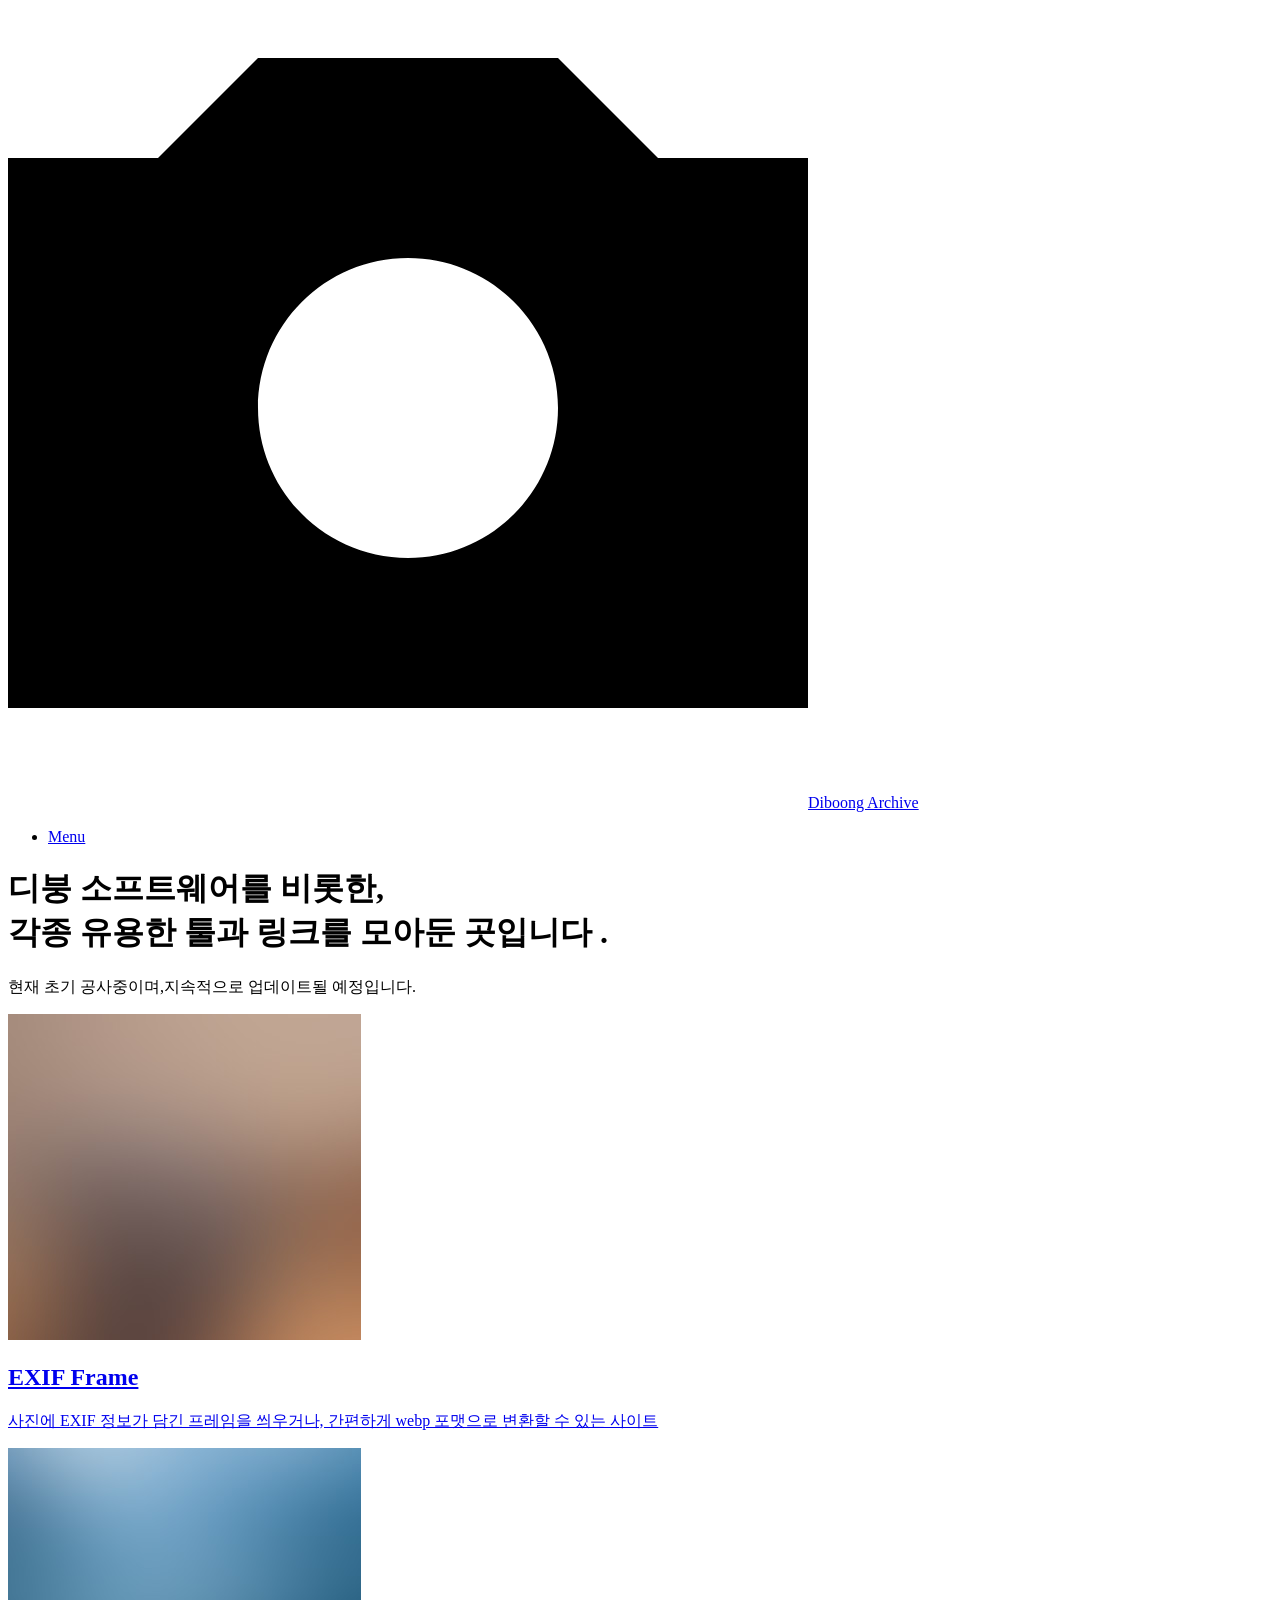
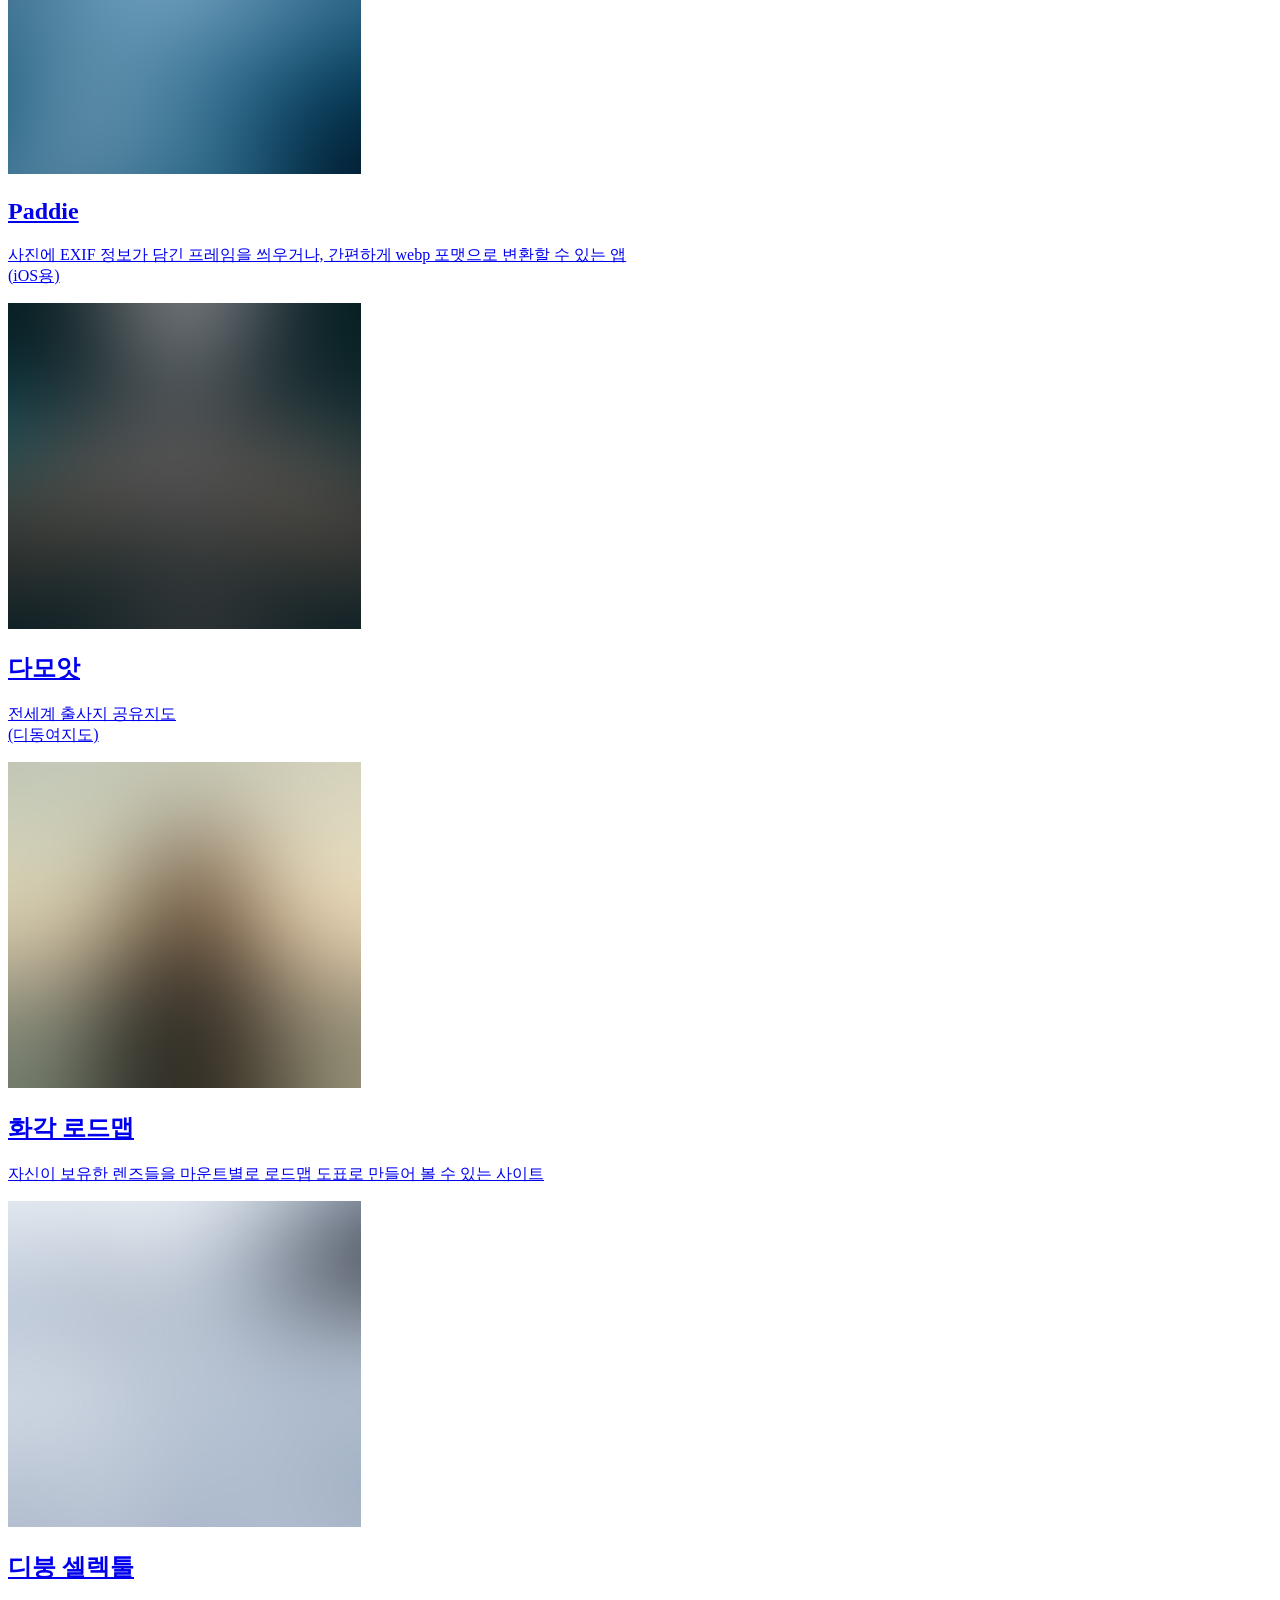
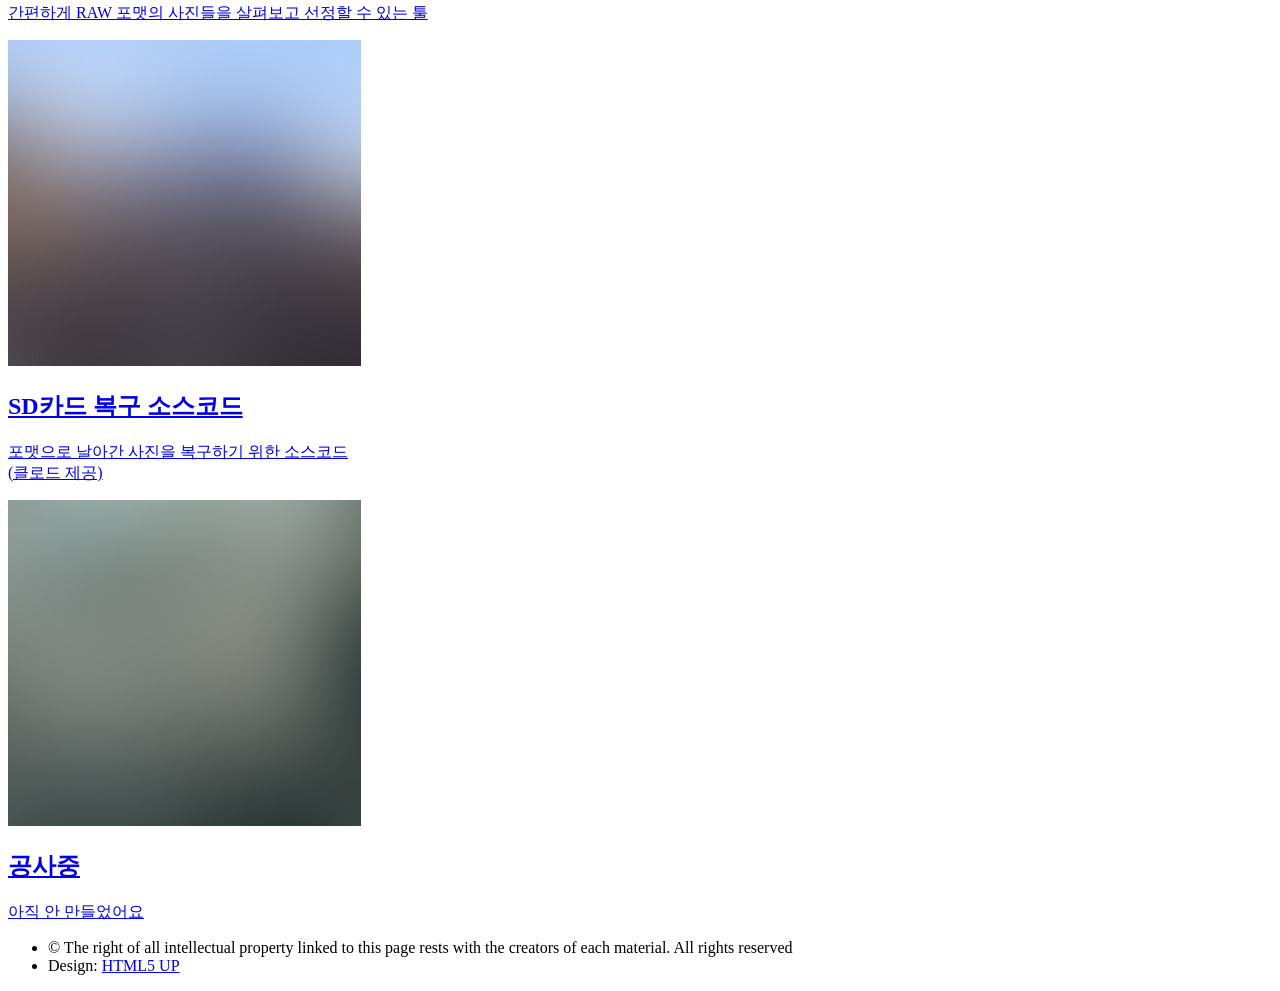
==== commit c264faa7: "2 2" ====
--- a/index.html
+++ b/index.html
@@ -34,18 +34,6 @@
 
 						</div>
 					</header>
-
-				<!-- Menu -->
-					<nav id="menu">
-						<h2>Menu</h2>
-						<ul>
-							<li><a href="index.html">Home</a></li>
-							<li><a href="generic.html">Ipsum veroeros</a></li>
-							<li><a href="generic.html">Tempus etiam</a></li>
-							<li><a href="generic.html">Consequat dolor</a></li>
-							<li><a href="elements.html">Elements</a></li>
-						</ul>
-					</nav>
 
 				<!-- Main -->
 					<div id="main">
@@ -141,7 +129,7 @@
 					<footer id="footer">
 						<div class="inner">
 							<ul class="copyright">
-								<li>&copy; Untitled. All rights reserved</li><li>Design: <a href="http://html5up.net">HTML5 UP</a></li>
+								<li>&copy; The right of all intellectual property linked to this page rests with the creators of each material. All rights reserved</li><li>Design: <a href="http://html5up.net">HTML5 UP</a></li>
 							</ul>
 						</div>
 					</footer>
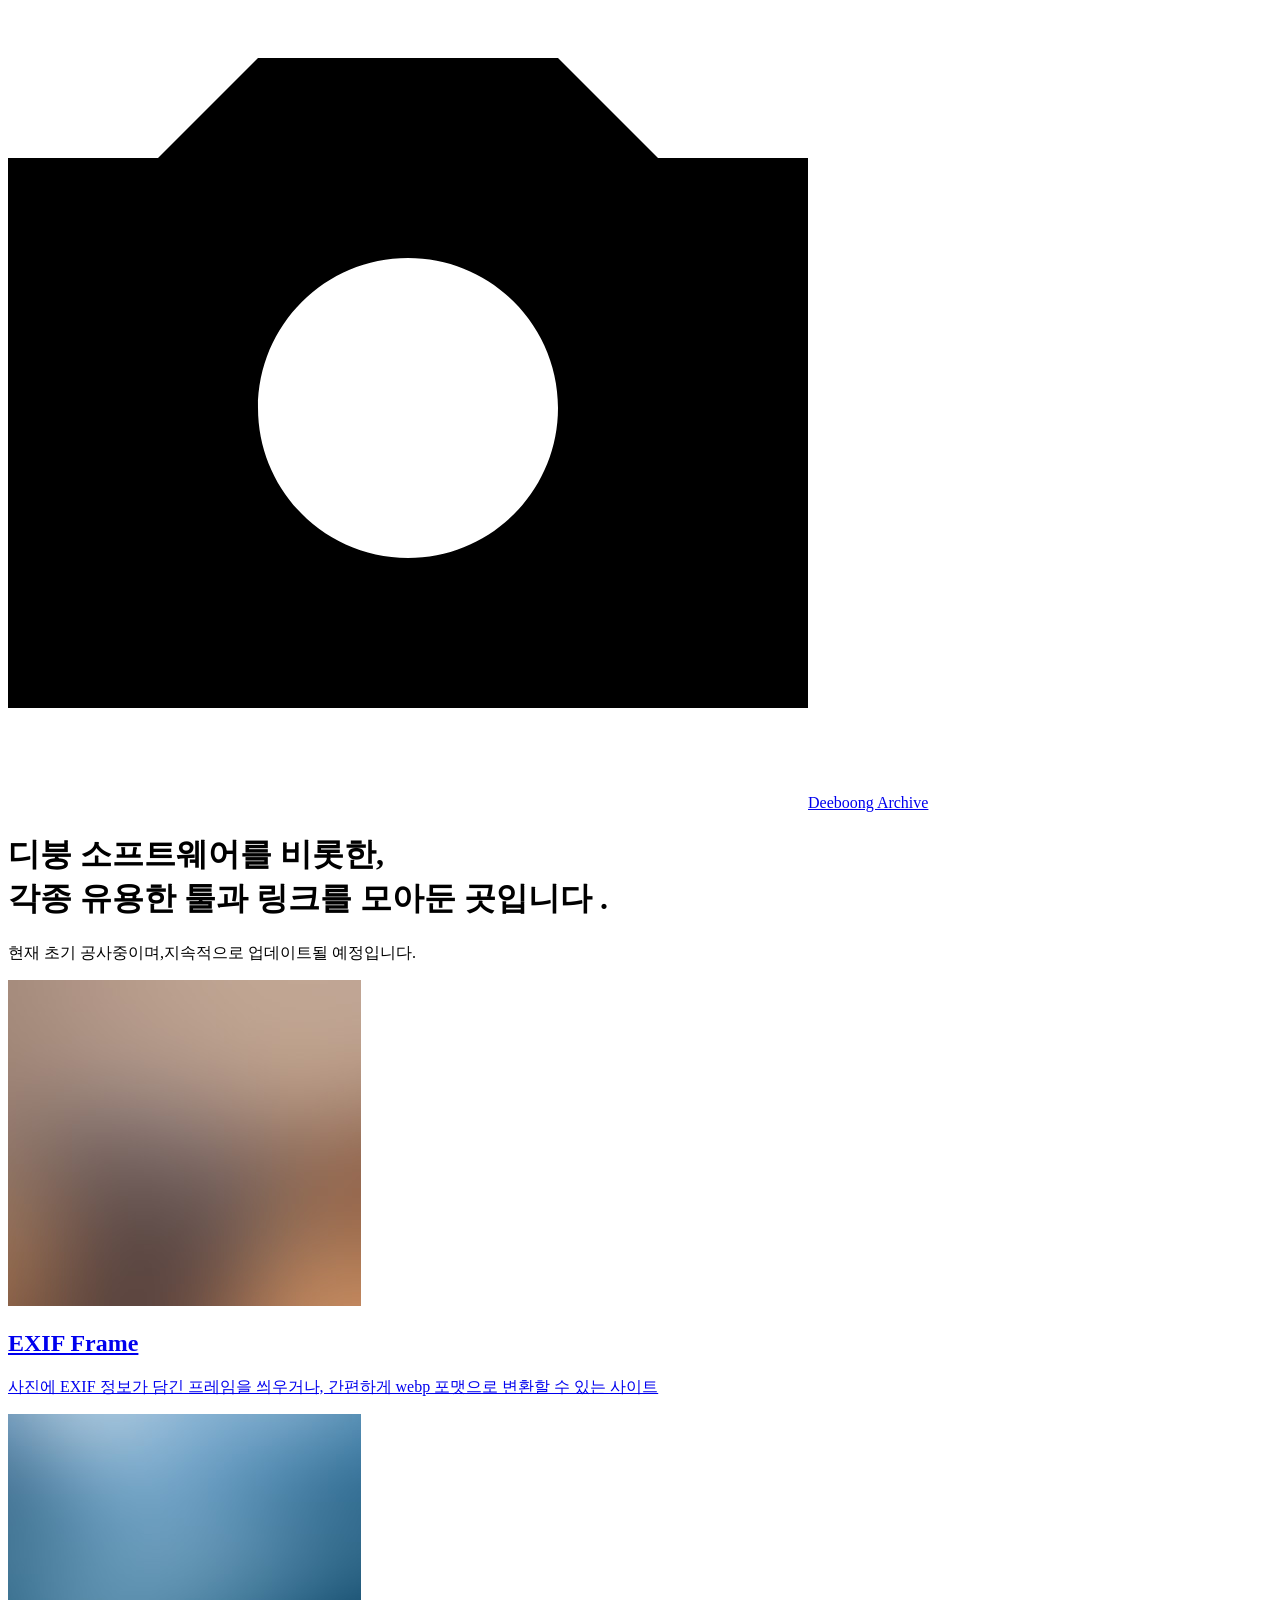
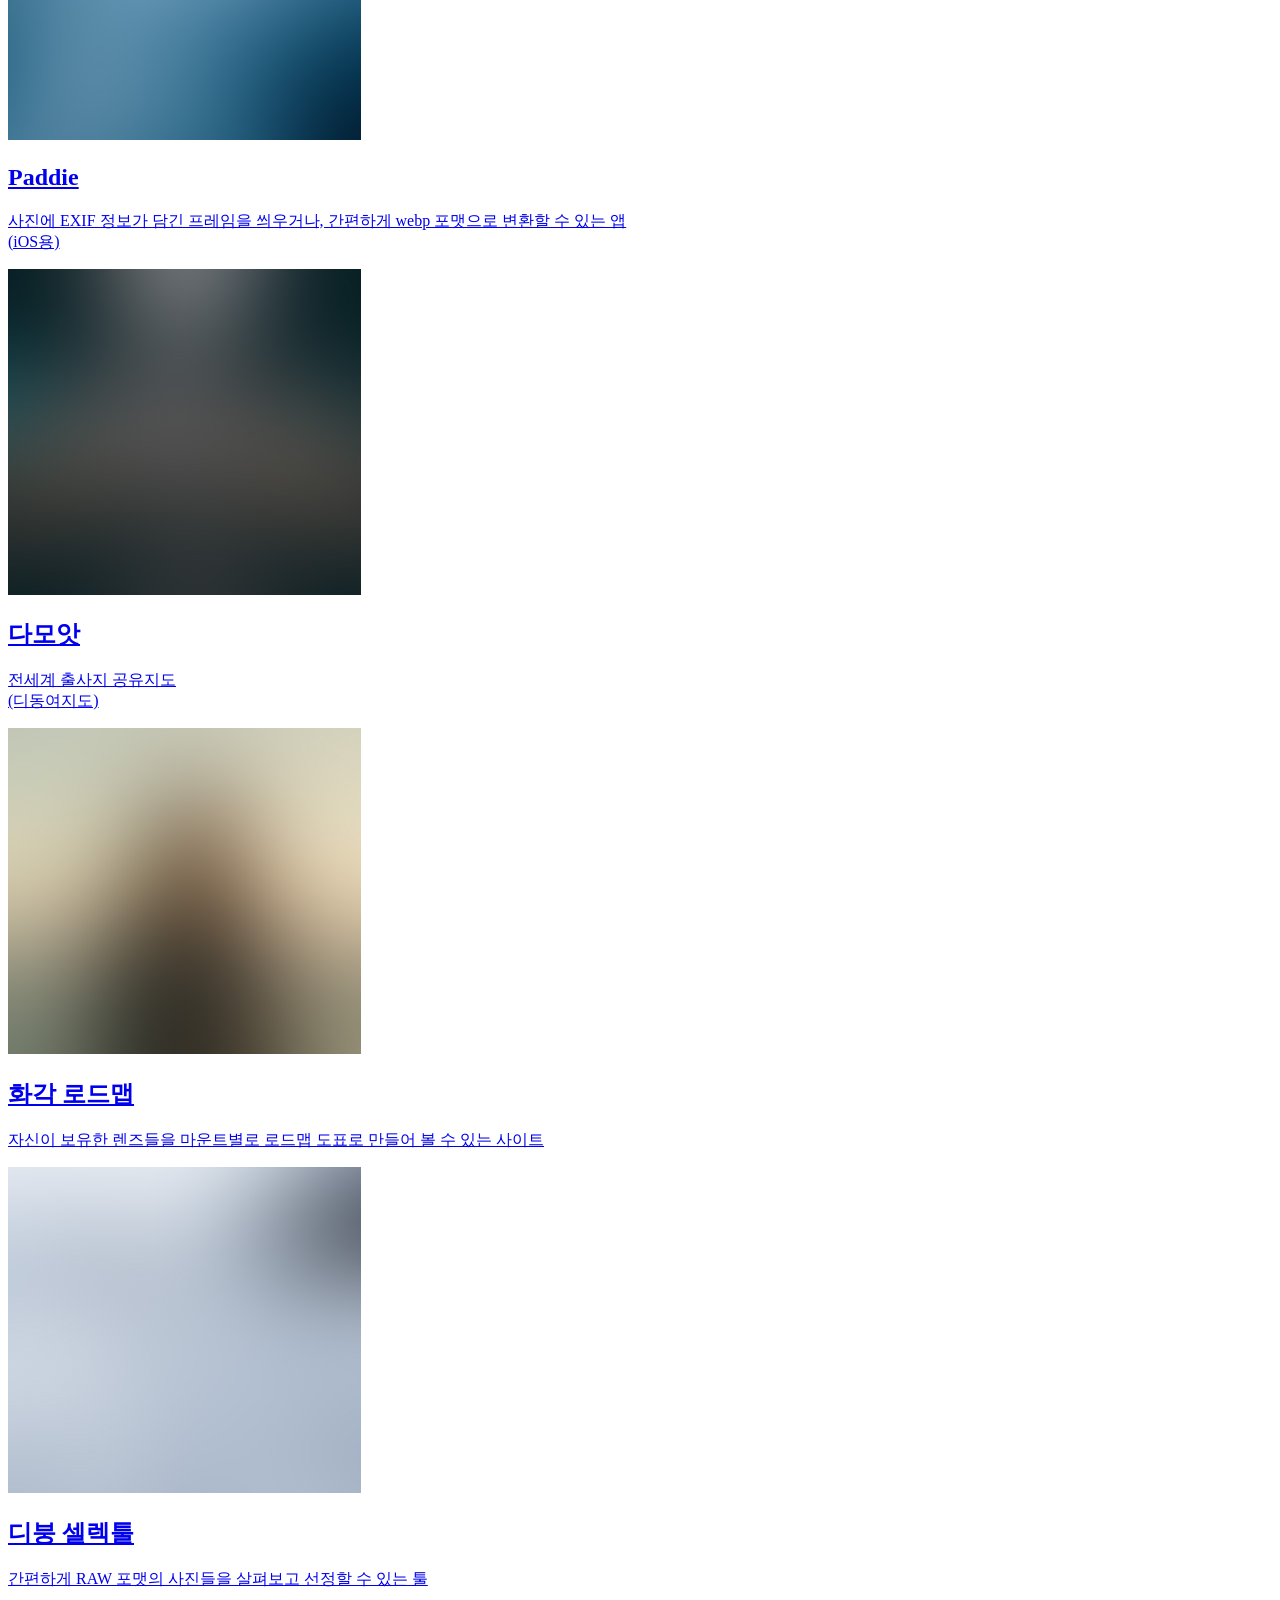
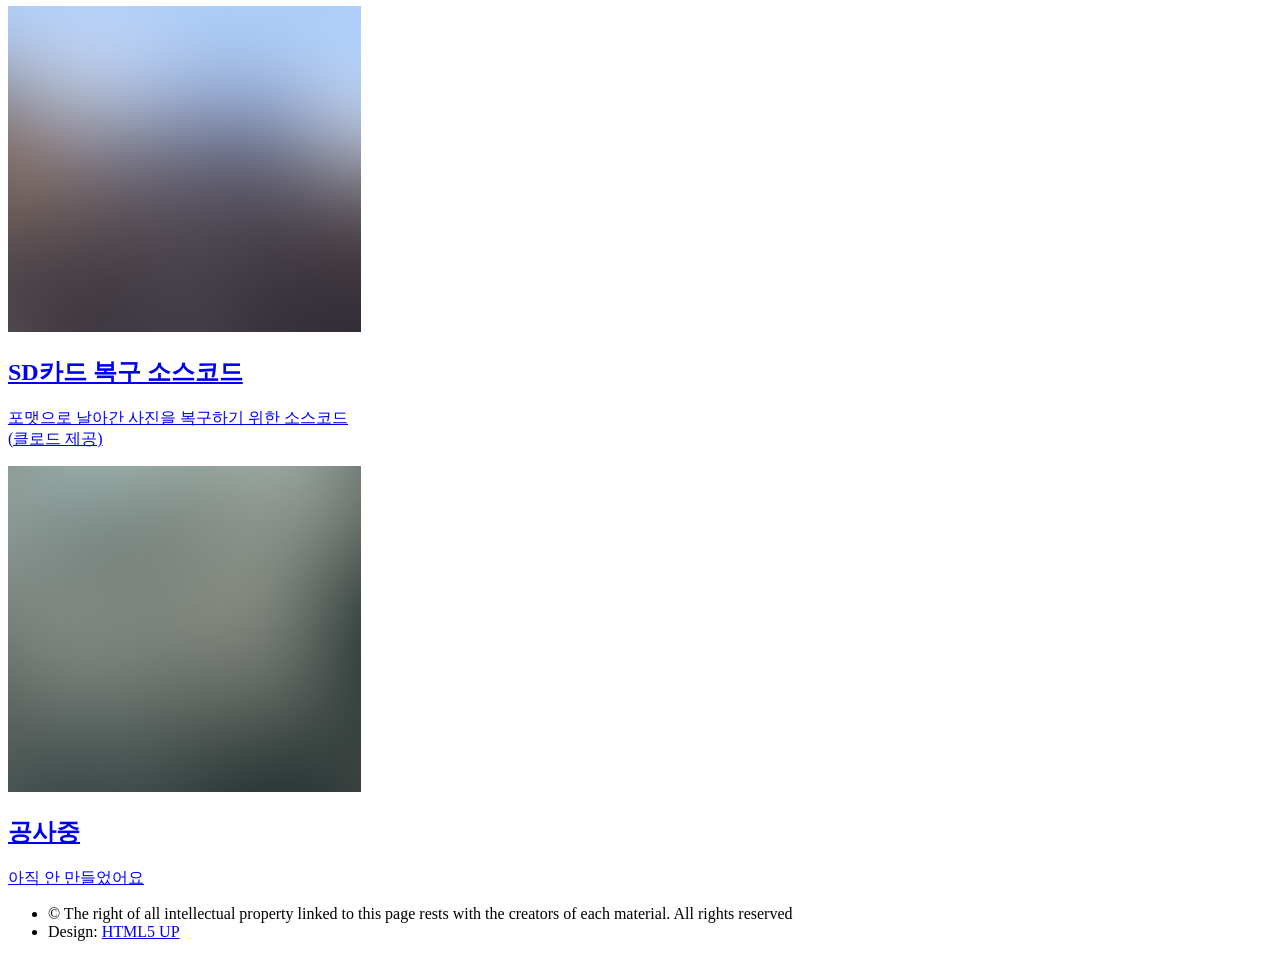
==== commit 3ad0d0ab: "3 3" ====
--- a/index.html
+++ b/index.html
@@ -6,7 +6,7 @@
 -->
 <html>
 	<head>
-		<title>Diboong Archive</title>
+		<title>Deeboong Archive</title>
 		<meta charset="utf-8" />
 		<meta name="viewport" content="width=device-width, initial-scale=1, user-scalable=no" />
 		<link rel="stylesheet" href="assets/css/main.css" />
@@ -22,18 +22,8 @@
 
 							<!-- Logo -->
 								<a href="index.html" class="logo">
-									<span class="symbol"><img src="images/logo.svg" alt="" /></span><span class="title">Diboong Archive</span>
+									<span class="symbol"><img src="images/logo.svg" alt="" /></span><span class="title">Deeboong Archive</span>
 								</a>
-
-							<!-- Nav -->
-								<nav>
-									<ul>
-										<li><a href="#menu">Menu</a></li>
-									</ul>
-								</nav>
-
-						</div>
-					</header>
 
 				<!-- Main -->
 					<div id="main">
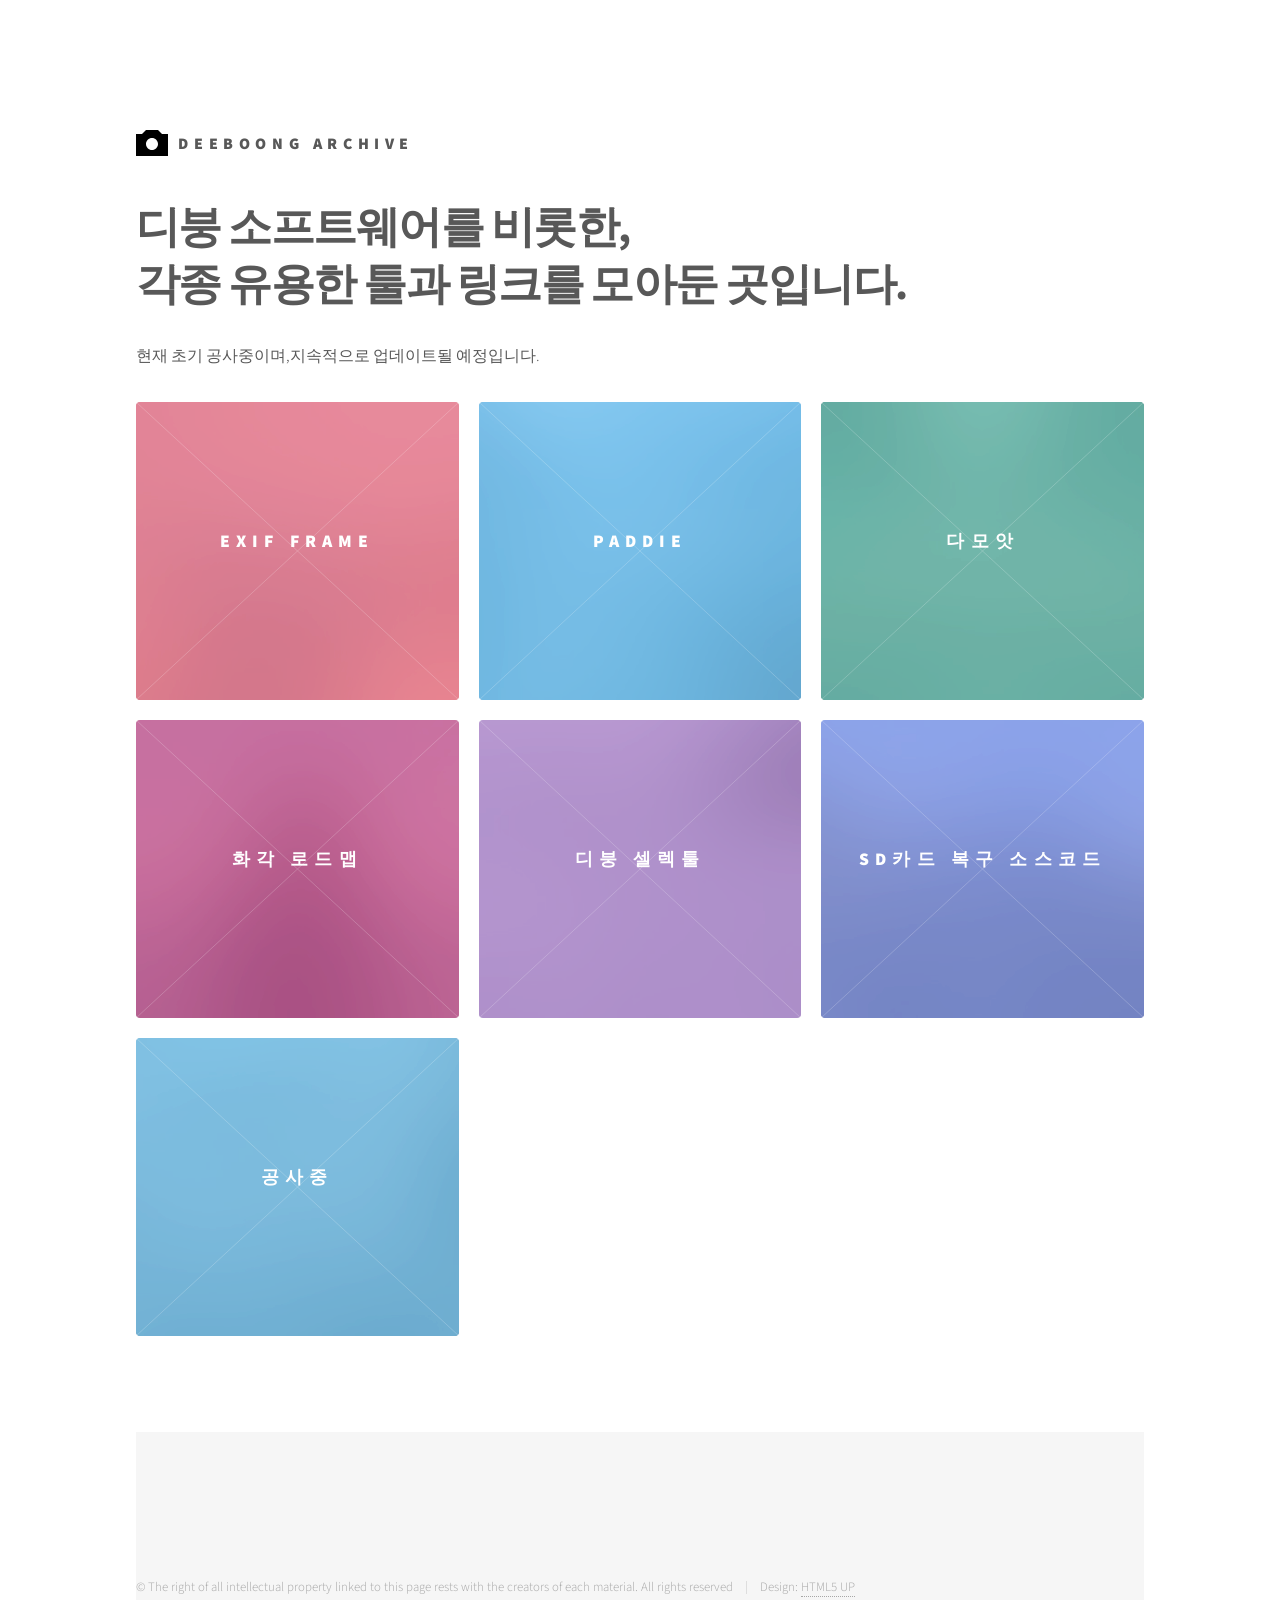
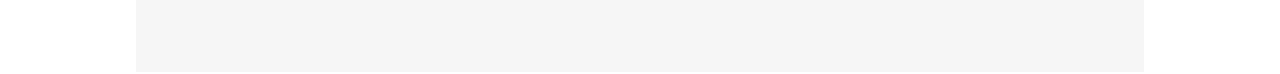
==== commit a79bf910: "2 2" ====
--- a/index.html
+++ b/index.html
@@ -29,8 +29,7 @@
 					<div id="main">
 						<div class="inner">
 							<header>
-								<h1>디붕 소프트웨어를 비롯한,<br />각종 유용한 툴과 링크를 모아둔 곳입니다
-								</a>.</h1>
+								<h1>디붕 소프트웨어를 비롯한,<br />각종 유용한 툴과 링크를 모아둔 곳입니다.</h1>
 								<p>현재 초기 공사중이며,지속적으로 업데이트될 예정입니다.</p>
 							</header>
 							<section class="tiles">
--- a/assets/css/main.css
+++ b/assets/css/main.css
@@ -3326,4 +3326,19 @@
 				padding: 0 1.25em;
 			}
 
-		}+		}
+
+.tiles article > a .content {
+  margin-top: 1.1em;
+}
+
+.tiles article > a .content p {
+  margin: 0;
+  line-height: 1.55;
+  word-break: keep-all;
+  overflow-wrap: normal;
+}
+
+.tiles article > a .content p span {
+  display: block;
+}
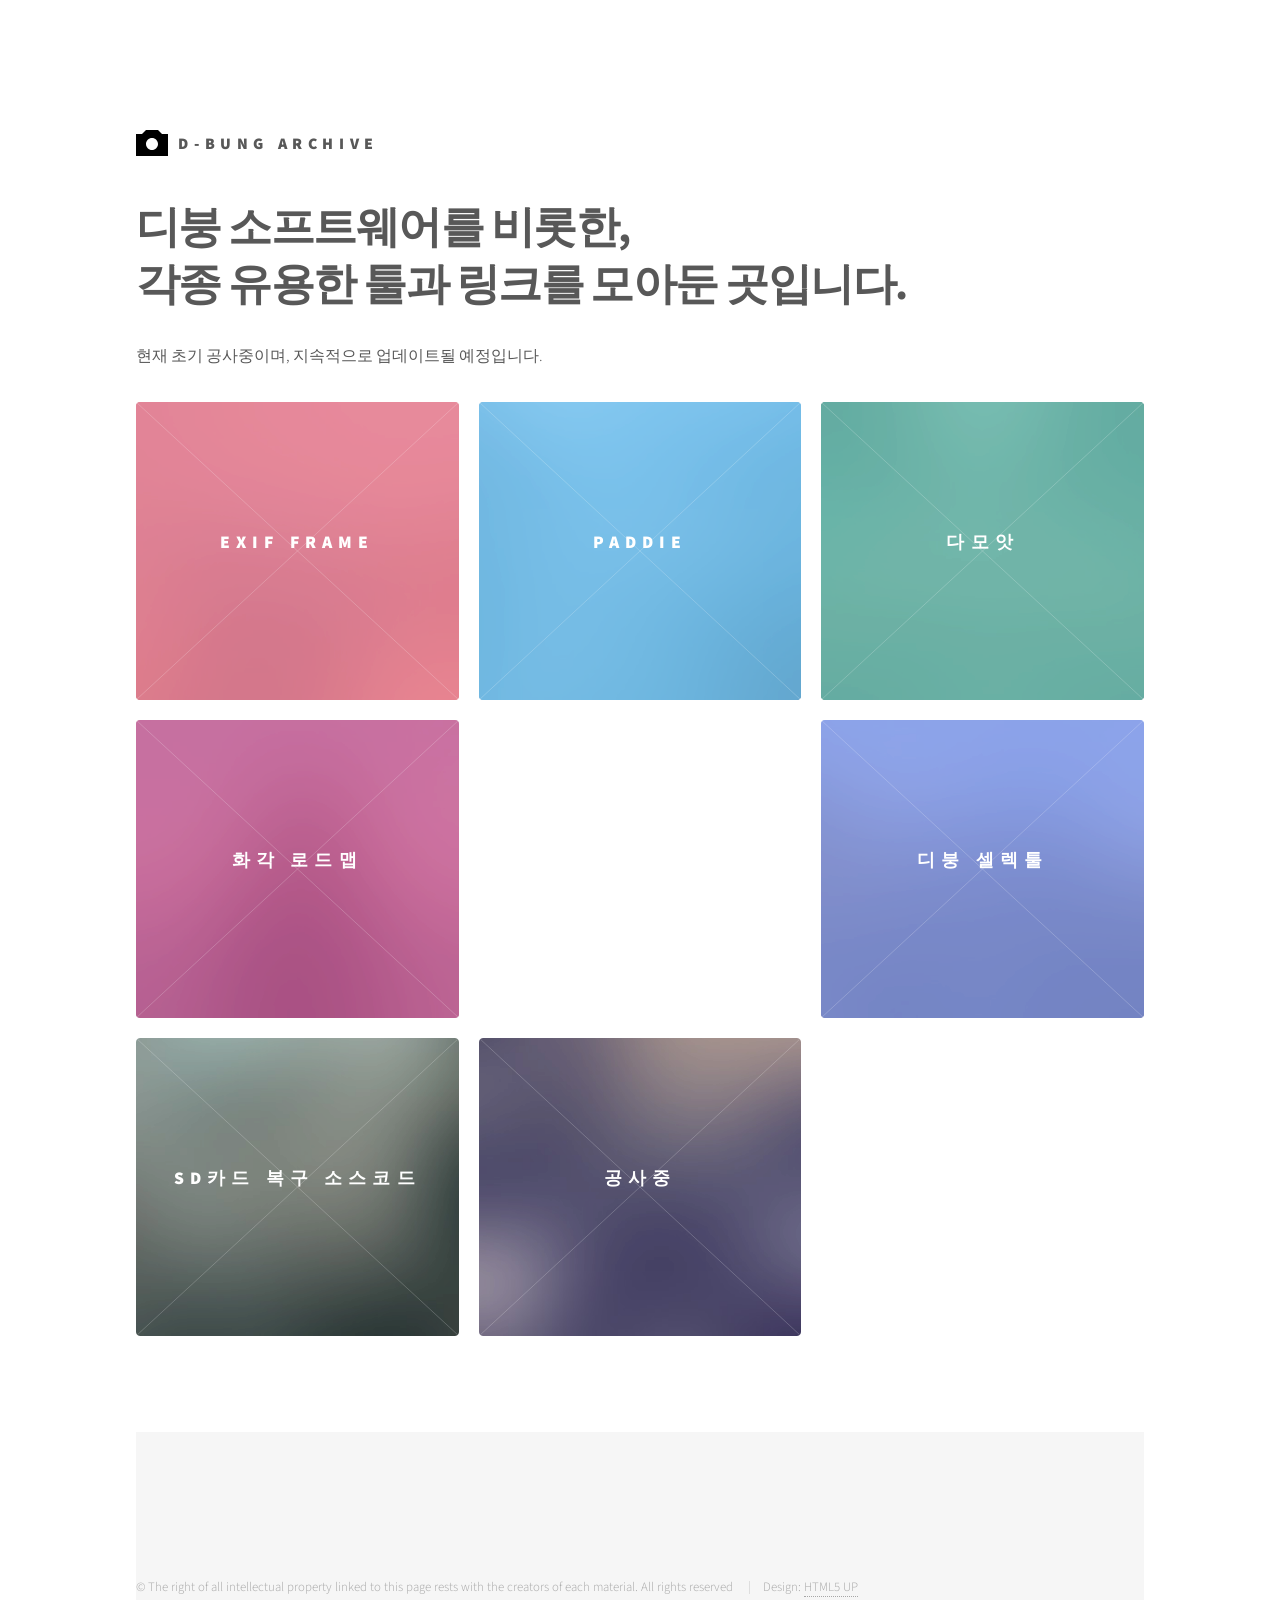
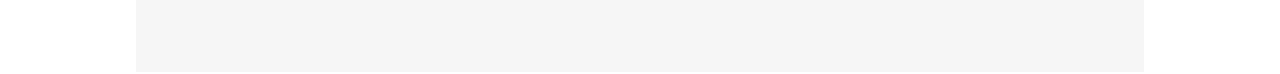
==== commit 77cd8e40: "df df" ====
--- a/index.html
+++ b/index.html
@@ -6,7 +6,7 @@
 -->
 <html>
 	<head>
-		<title>Deeboong Archive</title>
+		<title>D-Bung Archive</title>
 		<meta charset="utf-8" />
 		<meta name="viewport" content="width=device-width, initial-scale=1, user-scalable=no" />
 		<link rel="stylesheet" href="assets/css/main.css" />
@@ -22,15 +22,15 @@
 
 							<!-- Logo -->
 								<a href="index.html" class="logo">
-									<span class="symbol"><img src="images/logo.svg" alt="" /></span><span class="title">Deeboong Archive</span>
+									<span class="symbol"><img src="images/logo.svg" alt="" /></span><span class="title">D-Bung Archive</span>
 								</a>
 
 				<!-- Main -->
 					<div id="main">
 						<div class="inner">
 							<header>
-								<h1>디붕 소프트웨어를 비롯한,<br />각종 유용한 툴과 링크를 모아둔 곳입니다.</h1>
-								<p>현재 초기 공사중이며,지속적으로 업데이트될 예정입니다.</p>
+								<h1>디붕 소프트웨어를 비롯한, <br />각종 유용한 툴과 링크를 모아둔 곳입니다.</h1>
+								<p>현재 초기 공사중이며, 지속적으로 업데이트될 예정입니다.</p>
 							</header>
 							<section class="tiles">
 								<article class="style1">
@@ -40,7 +40,7 @@
 									<a href="https://exif-frame.yuru.cam/">
 										<h2>EXIF Frame</h2>
 										<div class="content">
-											<p>사진에 EXIF 정보가 담긴 프레임을 씌우거나, 간편하게 webp 포맷으로 변환할 수 있는 사이트</p>
+											<p>사진에 EXIF 정보가 담긴 프레임을 씌우거나, 간편하게 webp 포맷으로 변환할 수 있는 사이트<br />(by.Yurucam)</p>
 										</div>
 									</a>
 								</article>
@@ -51,7 +51,7 @@
 									<a href="https://apps.apple.com/kr/app/paddie-%EA%B8%B0%EB%A1%9D%EC%9D%84-%EC%83%88%EA%B8%B0%EB%8A%94-%EC%82%AC%EC%A7%84-%ED%94%84%EB%A0%88%EC%9E%84/id6758503800">
 										<h2>Paddie</h2>
 										<div class="content">
-											<p>사진에 EXIF 정보가 담긴 프레임을 씌우거나, 간편하게 webp 포맷으로 변환할 수 있는 앱<br />(iOS용)</p>
+											<p>사진에 EXIF 정보가 담긴 프레임을 씌우거나, 간편하게 webp 포맷으로 변환할 수 있는 앱<br />(iOS용 / by.Hyojae Jeon)</p>
 										</div>
 									</a>
 								</article>
@@ -62,7 +62,7 @@
 									<a href="https://damoat.com/">
 										<h2>다모앗</h2>
 										<div class="content">
-											<p>전세계 출사지 공유지도<br />(디동여지도)</p>
+											<p>전세계 출사지 공유지도<br />(디동여지도 / by.Yejun You)</p>
 										</div>
 									</a>
 								</article>
@@ -73,18 +73,18 @@
 									<a href="https://ff-length.vercel.app/">
 										<h2>화각 로드맵</h2>
 										<div class="content">
-											<p>자신이 보유한 렌즈들을 마운트별로 로드맵 도표로 만들어 볼 수 있는 사이트</p>
+											<p>자신이 보유한 렌즈들을 마운트별로 로드맵 도표로 만들어 볼 수 있는 사이트<br />(by.21.64mm)</p>
 										</div>
 									</a>
 								</article>
 								<article class="style5">
 									<span class="image">
-										<img src="images/pic05.jpg" alt="" />
+										<img src="images/pic0.jpg" alt="" />
 									</span>
-									<a href="https://gall.dcinside.com/mgallery/board/view/?id=digitalpicture&no=1915145">
-										<h2>디붕 셀렉툴</h2>
+									<a href="https://www.dpreview.com/sample-galleries/">
+										<h2>렌즈 샘플 갤러리</h2>
 										<div class="content">
-											<p>간편하게 RAW 포맷의 사진들을 살펴보고 선정할 수 있는 툴</p>
+											<p>렌즈별 작례를 확인할 수 있는 사이트<br />(DPReview 제공)</p>
 										</div>
 									</a>
 								</article>
@@ -92,16 +92,27 @@
 									<span class="image">
 										<img src="images/pic06.jpg" alt="" />
 									</span>
+									<a href="https://gall.dcinside.com/mgallery/board/view/?id=digitalpicture&no=1915145">
+										<h2>디붕 셀렉툴</h2>
+										<div class="content">
+											<p>간편하게 RAW 포맷의 사진들을 살펴보고 선정할 수 있는 툴<br />(by.하레-)</p>
+										</div>
+									</a>
+								</article>
+								<article class="style7">
+									<span class="image">
+										<img src="images/pic07.jpg" alt="" />
+									</span>
 									<a href="https://gall.dcinside.com/mgallery/board/view/?id=digitalpicture&no=1915598">
 										<h2>SD카드 복구 소스코드</h2>
 										<div class="content">
-											<p>포맷으로 날아간 사진을 복구하기 위한 소스코드<br />(클로드 제공)</p>
+											<p>포맷으로 날아간 사진을 복구하기 위한 소스코드<br />(클로드 제공 / by.염치어디넙치)</p>
 										</div>
 									</a>
 								</article>
-								<article class="style2">
+								<article class="style8">
 									<span class="image">
-										<img src="images/pic07.jpg" alt="" />
+										<img src="images/pic08.jpg" alt="" />
 									</span>
 									<a href="https://damoat.com/">
 										<h2>공사중</h2>
@@ -115,13 +126,14 @@
 					</div>
 
 				<!-- Footer -->
-					<footer id="footer">
-						<div class="inner">
-							<ul class="copyright">
-								<li>&copy; The right of all intellectual property linked to this page rests with the creators of each material. All rights reserved</li><li>Design: <a href="http://html5up.net">HTML5 UP</a></li>
-							</ul>
-						</div>
-					</footer>
+					<footer id="footer" class="compact">
+                    <div class="inner">
+                      <ul class="copyright">
+                       <li>&copy; The right of all  intellectual property linked to this page rests with the creators of each material. All rights reserved</li>
+                       <li>Design: <a href="http://html5up.net">HTML5 UP</a></li>
+                      </ul>
+                     </div>
+                     </footer>
 
 			</div>
 
--- a/assets/css/main.css
+++ b/assets/css/main.css
@@ -3328,17 +3328,21 @@
 
 		}
 
+.tiles article > a {
+  gap: 1em;
+}
+
+.tiles article > a h2 {
+  margin: 0;
+}
+
 .tiles article > a .content {
-  margin-top: 1.1em;
+  margin-top: 0;
+  line-height: 1.55;
 }
 
 .tiles article > a .content p {
   margin: 0;
-  line-height: 1.55;
   word-break: keep-all;
   overflow-wrap: normal;
-}
-
-.tiles article > a .content p span {
-  display: block;
 }
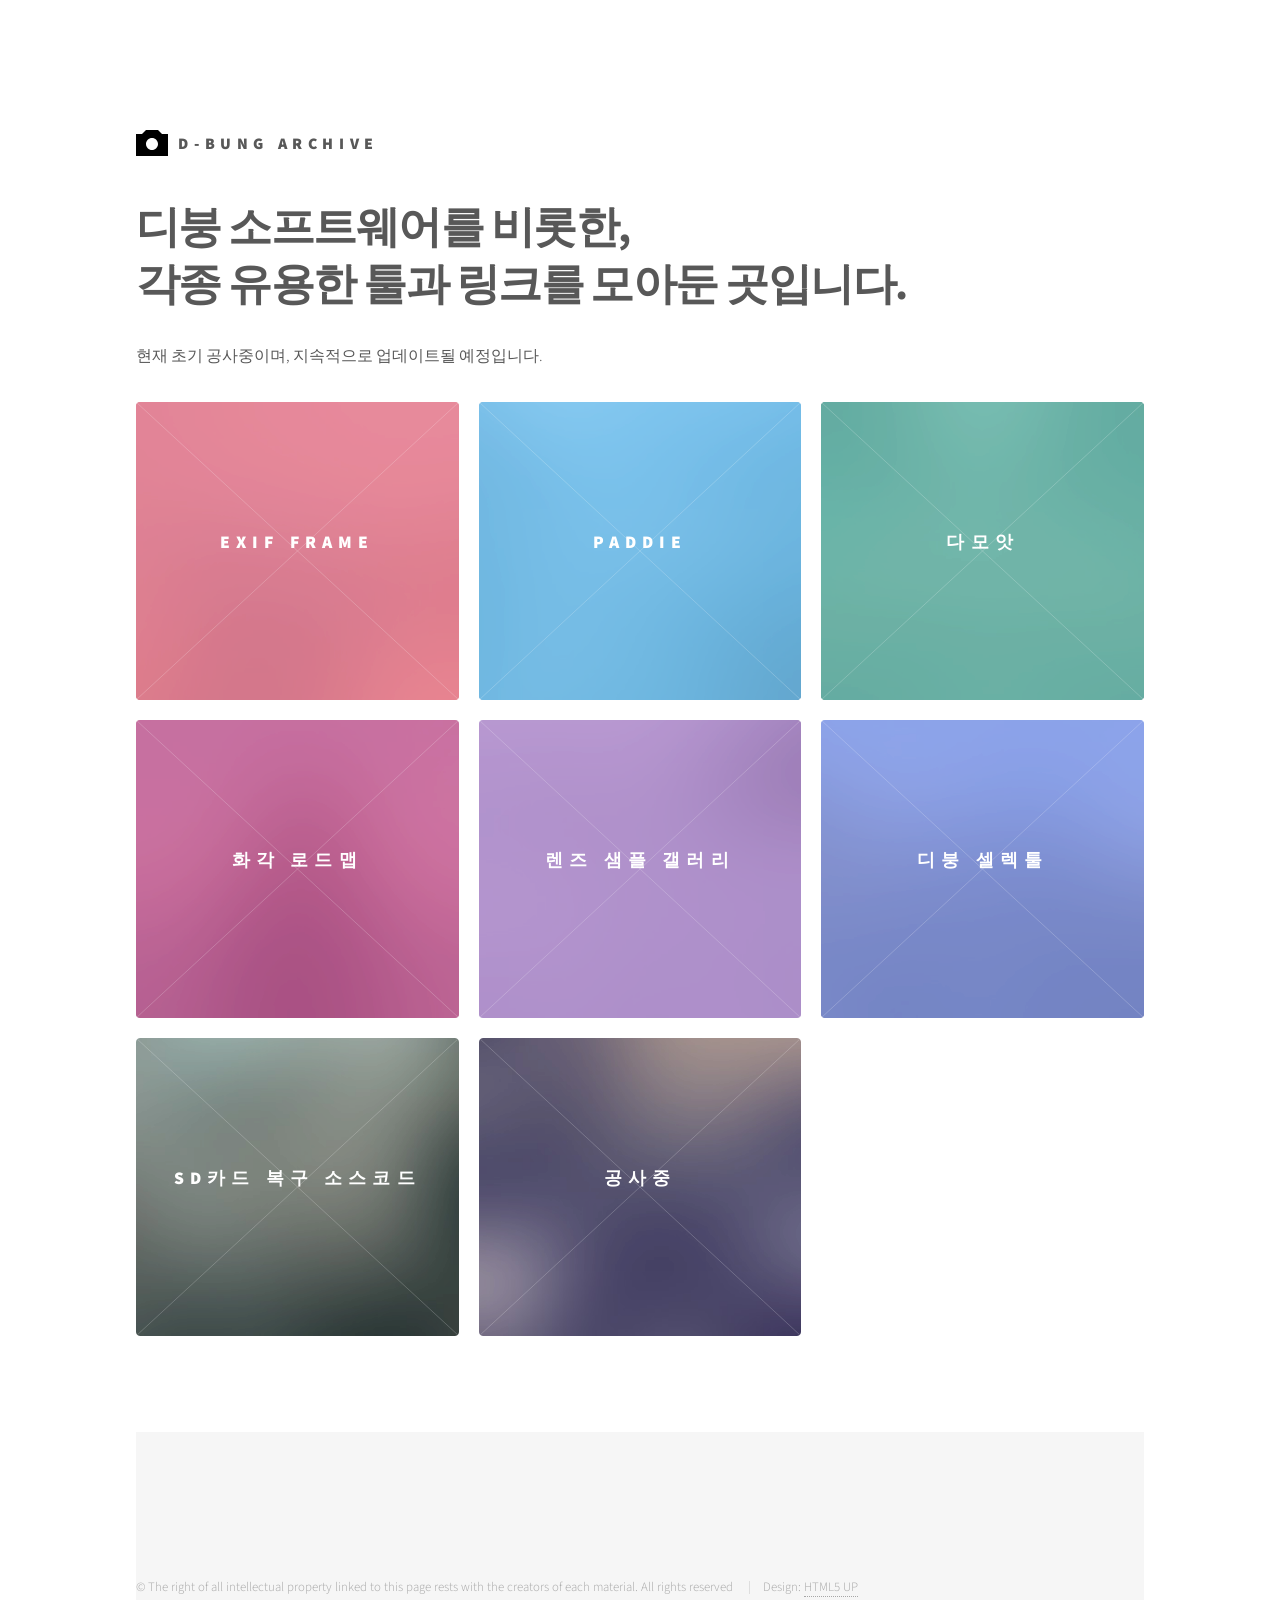
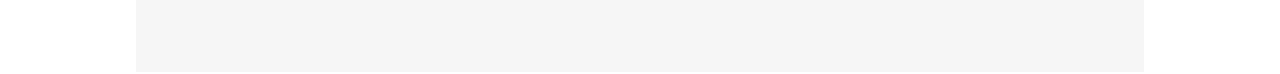
==== commit 188e67cc: "df df" ====
--- a/index.html
+++ b/index.html
@@ -79,7 +79,7 @@
 								</article>
 								<article class="style5">
 									<span class="image">
-										<img src="images/pic0.jpg" alt="" />
+										<img src="images/pic05.jpg" alt="" />
 									</span>
 									<a href="https://www.dpreview.com/sample-galleries/">
 										<h2>렌즈 샘플 갤러리</h2>
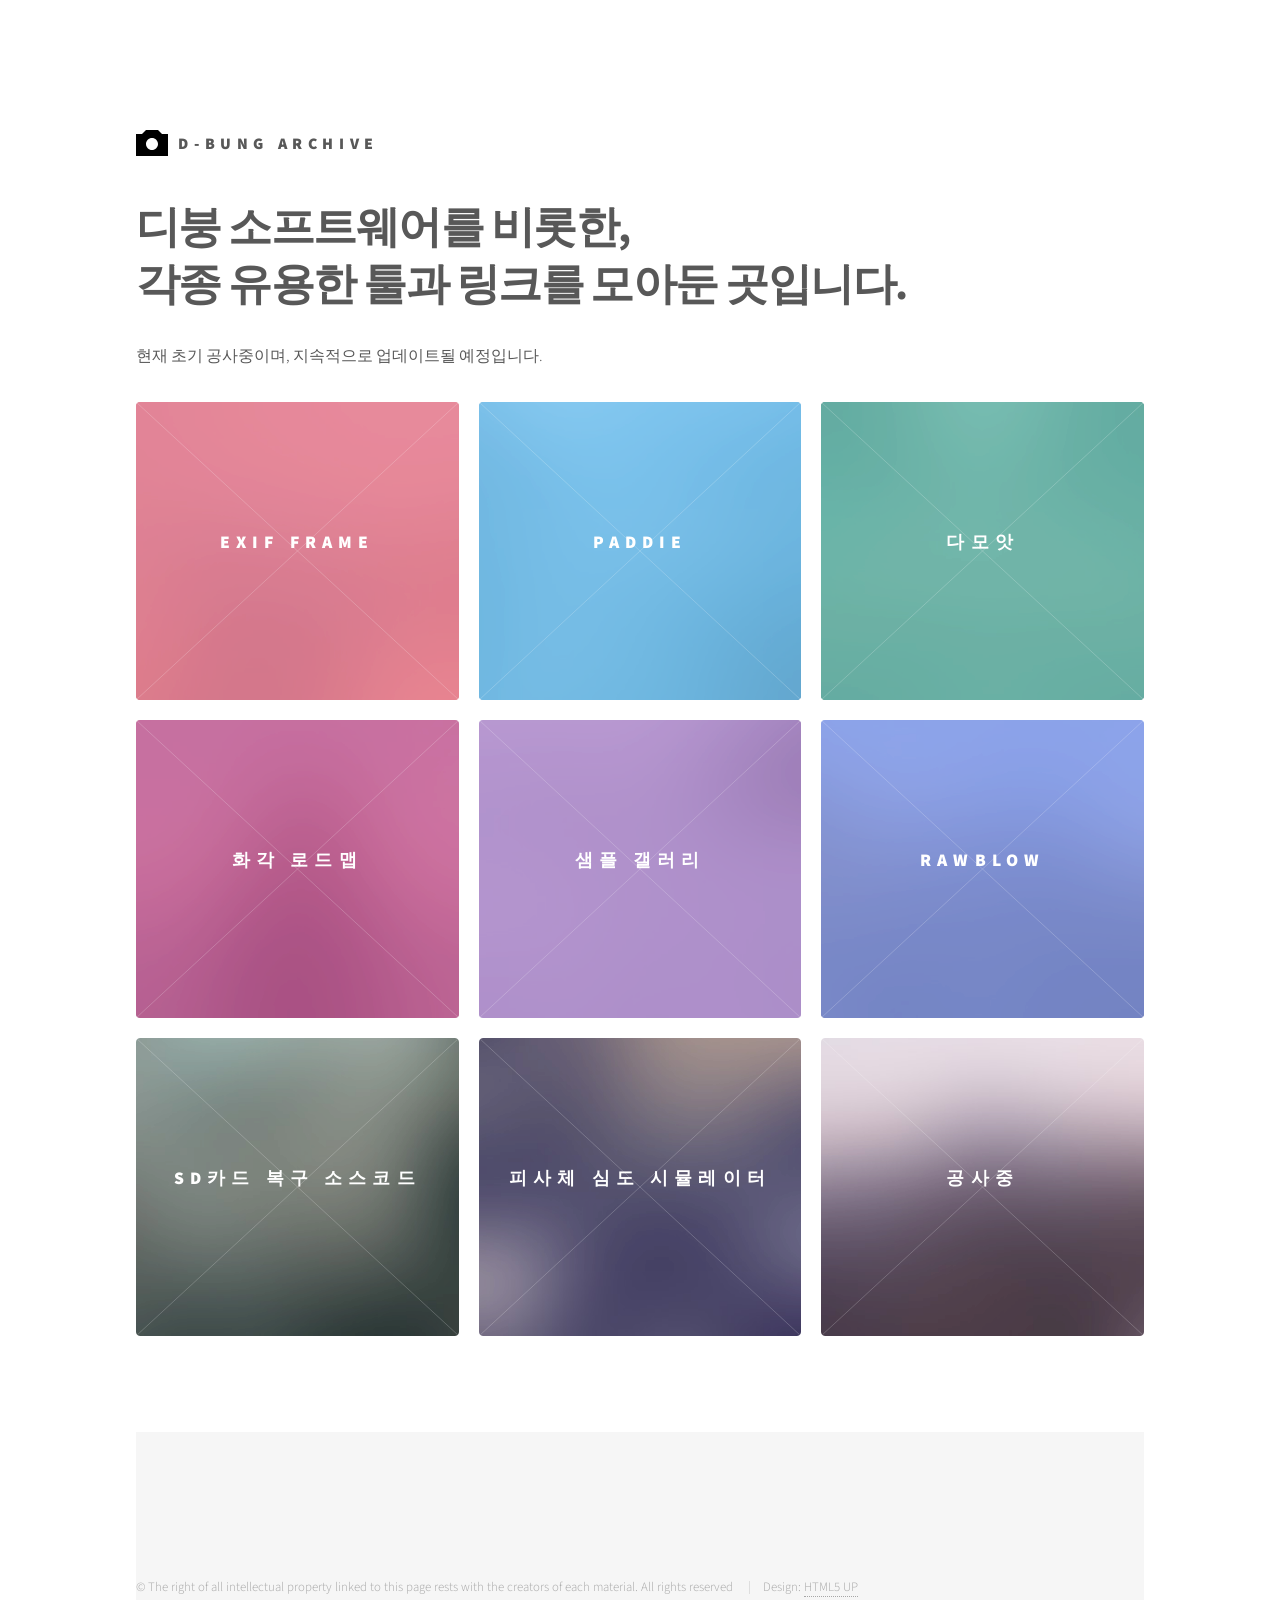
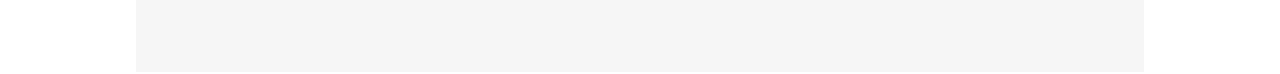
==== commit 754107f8: "DoF simulator added 1" ====
--- a/index.html
+++ b/index.html
@@ -82,9 +82,9 @@
 										<img src="images/pic05.jpg" alt="" />
 									</span>
 									<a href="https://www.dpreview.com/sample-galleries/">
-										<h2>렌즈 샘플 갤러리</h2>
+										<h2>샘플 갤러리</h2>
 										<div class="content">
-											<p>렌즈별 작례를 확인할 수 있는 사이트<br />(DPReview 제공)</p>
+											<p>각종 바디별/렌즈별 작례를 확인할 수 있는 사이트<br />(DPReview 제공)</p>
 										</div>
 									</a>
 								</article>
@@ -92,8 +92,8 @@
 									<span class="image">
 										<img src="images/pic06.jpg" alt="" />
 									</span>
-									<a href="https://gall.dcinside.com/mgallery/board/view/?id=digitalpicture&no=1915145">
-										<h2>디붕 셀렉툴</h2>
+									<a href="https://github.com/ascoeur9/rawblow">
+										<h2>RawBlow</h2>
 										<div class="content">
 											<p>간편하게 RAW 포맷의 사진들을 살펴보고 선정할 수 있는 툴<br />(by.하레-)</p>
 										</div>
@@ -114,7 +114,18 @@
 									<span class="image">
 										<img src="images/pic08.jpg" alt="" />
 									</span>
-									<a href="https://damoat.com/">
+									<a href="https://jherr.github.io/depth-of-field/">
+										<h2>피사체 심도 시뮬레이터</h2>
+										<div class="content">
+											<p>카메라의 피사체 심도를 계산,시각화해주는 시뮬레이터<br />(by.jherr)</p>
+										</div>
+									</a>
+								</article>
+								<article class="style9">
+									<span class="image">
+										<img src="images/pic09.jpg" alt="" />
+									</span>
+									<a href="https://gall.dcinside.com/mgallery/board/lists/?id=digitalpicture">
 										<h2>공사중</h2>
 										<div class="content">
 											<p>아직 안 만들었어요</p>
